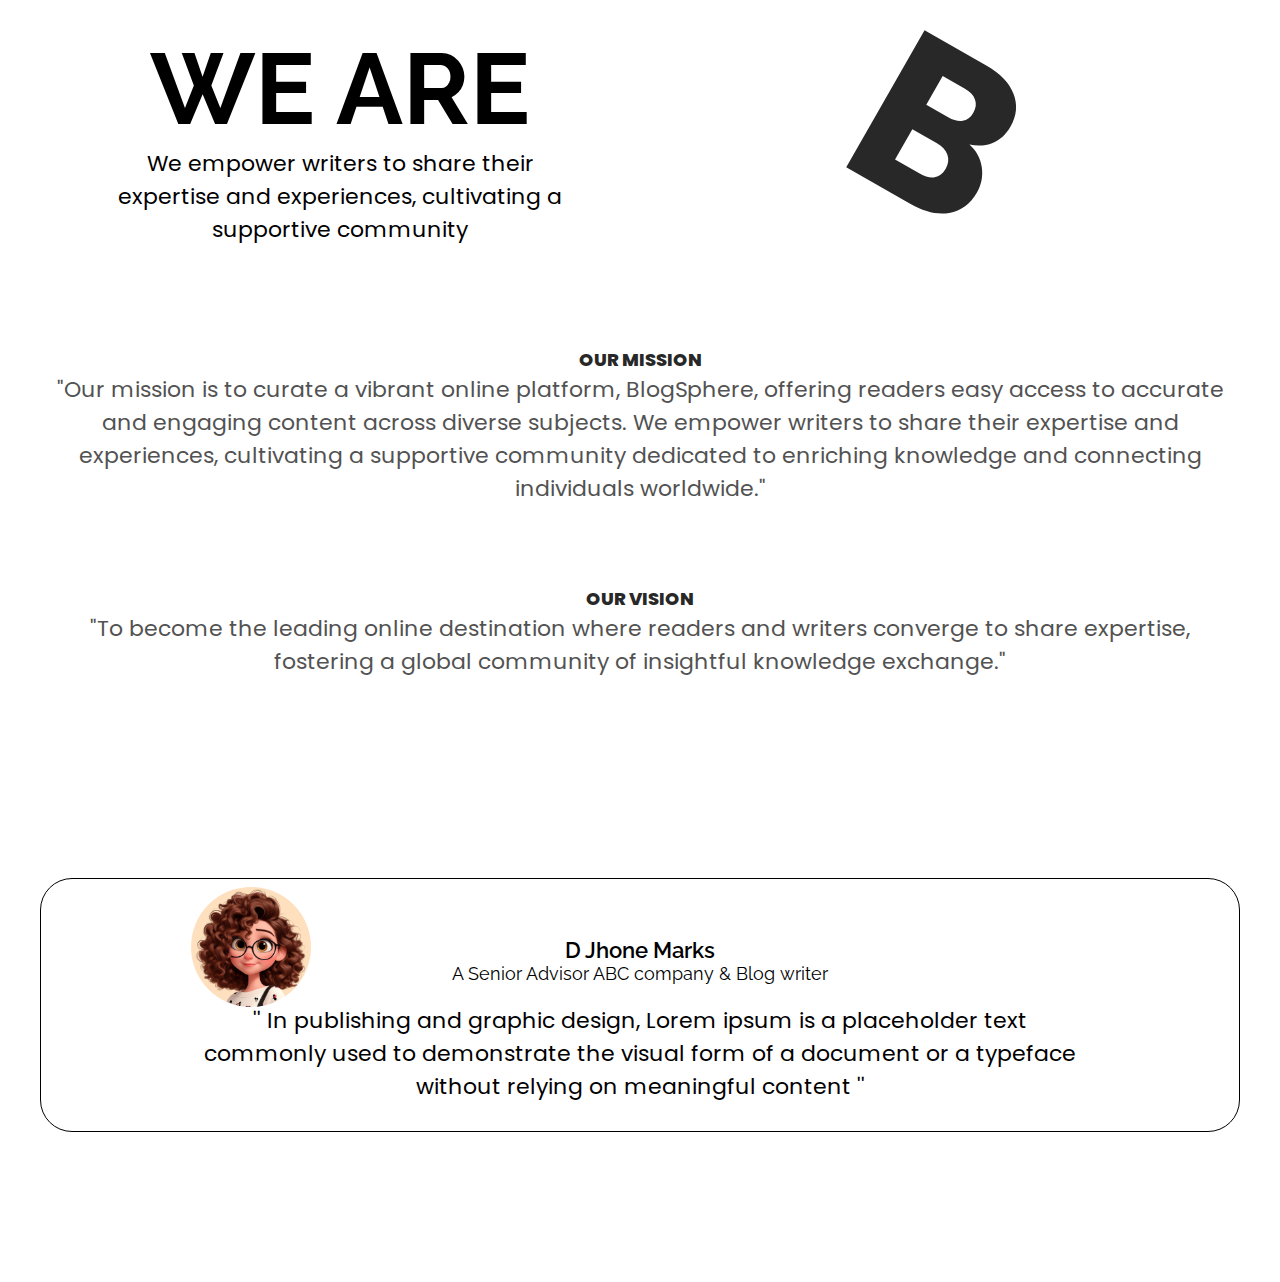
==== aboutUs.html @ 984a9c0c "about us page (half complete)" ====
<!DOCTYPE html>
<html lang="en">
  <head>
    <meta charset="UTF-8" />
    <meta name="viewport" content="width=device-width, initial-scale=1.0" />
    <link rel="stylesheet" href="./css/main.css" />
    <link rel="stylesheet" href="./css/aboutUs.css" />
    <title>About Us</title>
  </head>
  <body>
    <section>
      <div class="container aboutUs">
        <div class="aboutUsStart">
            <div>
                <h2>WE ARE</h2>
            <p class="aboutusText">
              We empower writers to share their <br />expertise and experiences,
              cultivating a <br />supportive community
            </p>
            </div>
            <div class="logo"><img src="./Resources/logo-icon.svg" alt="" height="200px"></div>
        </div>

        <section>
            <div class="missionVisionBox" style="margin-top: 100px;">
                <h3>OUR MISSION</h3>
                <p class="mission">"Our mission is to curate a vibrant online platform, BlogSphere, 
                    offering readers easy access to accurate and engaging content across diverse subjects. 
                    We empower writers to share their expertise and experiences, cultivating a supportive community 
                    dedicated to enriching knowledge and connecting individuals worldwide."</p>

                <h3 style="margin-top: 80px;">OUR VISION</h3>
                <p class="vision">"To become the leading online destination where readers and writers converge to share expertise,
                    fostering a global community of insightful knowledge exchange."</p>
            </div>
        </section>

        <section>
            <div class="userFeedbackBox">
                <div class="userImg">
                    <img src="./Resources/user1.jpg" alt="" height="120px">
                </div>

                <h3>D Jhone Marks</h3>
                <h4>A Senior Advisor ABC company & Blog writer</h4>
                <p class="userMsg">'' In publishing and graphic design, Lorem ipsum is a  placeholder text commonly 
                used to demonstrate the visual form of a  document or a typeface without relying on meaningful content ''</p>
                
            </div>
        </section>
        
      </div>
    </section>
  </body>
</html>
---- css/main.css ----
@import url('https://fonts.googleapis.com/css2?family=Poppins&display=swap');
@import url('https://fonts.googleapis.com/css2?family=Poppins&family=Raleway:ital,wght@0,100..900;1,100..900&display=swap');

*{
    margin: 0;
    padding: 0;
    box-sizing: border-box;
}

:root{
    --fashionColor: #E19CD0;
    --healthColor: #43EE7C;
    --foodColor: #F09390;
    --economyColor: #ED3E67;
    --techColor: #3BC2F2;
    --scienceColor: #C84AE0;
    --travelColor: #9CF0CF;
    --educationColor: #F1CC59;

    --blogAddsColor: rgba(40, 40, 40, .2);

    --themeColor: #caf5e4;

    --smallRadius:8px;
    --bigRadius:32px;

    --mainFont:"Raleway", sans-serif;
    --bodyFont:"Poppins", sans-serif;

    --heading50:50px;
    --heading28:28px;
    --heading22:22px;
    --text18:18px;
    --heading32: 32px;
    --heading36: 36px;
    
    --darkMain: #19161F;
    --darkGray: rgba(255, 255, 255, 0.05);
    --darkText: #282828;

    --garyWhite: #D9D9D9;
    --red: #FE231F;

    --setBlogColumn: calc(100% - 3rem );

}

.container {
    width: calc(100% - 2rem);
    max-width: 1200px;
    margin-inline: auto;
}

body {
    overflow-x: hidden;
}

.subHeading {
    color: var(--darkText);
    font-size: var(--heading28);
    font-family: var(--mainFont);
    margin-top: 20px;
    margin-bottom: 50px;
}

/* blogGrid */

.blogGrid {
    display: flex;
    flex-wrap: wrap;
    flex-direction: row;
}

.blogColumns {
    width: calc( var(--setBlogColumn) / 3);
    margin-inline: 8px;
}

/* cards */

.fashionCard {
    background: var(--fashionColor);
}

.healthCard {
    background: var(--healthColor);
}

.educationCard {
    background: var(--educationColor);
}

.scienceCard {
    background: var(--scienceColor);
}

.foodCard {
    background: var(--foodColor);
}

.travelCard {
    background: var(--travelColor);
}

.economyCard {
    background: var(--economyColor);
}

.blogAdds {
    background: var(--blogAddsColor);
    padding-top: 150px;
    padding-bottom: 80px;
    text-align: center;
    color: var(--darkText);
}

.blogAdds h5 {
    font-family: var(--mainFont);
    font-size: var(--heading36);
}

.blogAdds p {
    font-family: var(--bodyFont);
    font-size: var(--text18);
    margin-top: 10px;
}



.blogCard {
    border-radius: var(--smallRadius);
    margin-bottom: 16px;
}

.blogCardText {
    padding: 40px 30px;
    font-family: var(--mainFont);
    color: var(--darkText);
}

.blogCardText h2 {
    letter-spacing: 1.5%;
    font-size: var(--heading36);
}

.blogCardText p {
    opacity: 50%;
    margin-top: 20px;
    font-size: var(--bodyFont);
}

.blogCardText h4 {
    font-size: var(--heading22);
    font-weight: 500;
    margin-top: 20px;
}

@media screen and (max-width: 1000px) {
    .blogColumns {
        width: calc( (calc(100% - 2rem)) / 2);
    }
}

@media screen and (max-width: 680px) {
    .blogColumns {
        width: 100%;
    }
}


/* home big text animation */

.bigAnimationTextBox {
    overflow: hidden;
}

.bigAnimationText {
    font-family: var(--mainFont);
    font-size: 150px;
    color: var(--darkText);
    /* width: 150vw; */
    text-align: center;
}



.categorySilderBox {
    display: grid;
    grid-template-columns: repeat(4, 1fr);
    grid-column-gap: 10px;
    margin-top: 100px; 
}

.categoryCard {
    height: 350px;
    font-family: var(--mainFont);
    position: relative;
    background: var(--garyWhite);
    border-bottom: 0;
}

.categorySilderBox > .categoryCard:nth-child(2) {
    scale: 1.2;
    z-index: 9;
    box-shadow: 5px 10px 15px rgba(40, 40, 40, .2);
    background: var(--healthColor);
}

.categoryText {
    font-size: var(--heading32);
    color: var(--darkText);
    position: absolute;
    bottom: 20%;
    padding-inline: 10%;
    line-height: 1.5;
}

.categoryLine {
    width: 100%;
    height: 6px;
    background: var(--healthColor);
    position: absolute;
    bottom: 0;
}

/* learnContentBox */

.learnContentBox {
    display: grid;
    grid-template-columns: repeat(5, 1fr);
}

.learnContentBox > div:nth-child(1)  {
    padding-top: 50px;
    grid-column: span 2;
}

.learnContentBox > div:nth-child(1) h2,
.learnContentBox > div:nth-child(1) h3 {
    font-family: var(--mainFont);
    color: var(--darkText);
}

.learnContentBox > div:nth-child(1) h2 {
    font-size: 120px;
}

.learnContentBox > div:nth-child(1) h3 {
    font-size: 60px;
}

.socialMediaBox {
    display: flex;
    margin-top: 40px;
}

.socialMediaBox > div {
    margin-right: 20px;
}

.learnContentBox > div:nth-child(2)  {
    grid-column: span 3;
    height: 300px;
    display: flex;
    justify-content: space-between;
    padding-left: 20px;
    margin-top: 100px;
}

.infoCard {
    color: var(--darkText);
    position: relative;
    background: #F8DED9;
    padding: 32px;
    padding-bottom: 80px;
    width: 33%;
    border-radius: var(--smallRadius);
    border-top-right-radius: 130px;
    padding-top: 80px;
}

.infoImg {
    position: absolute;
    top: -60px;
}

.infoImg img {
    border-radius: 120px;
}

.infoCard h3 {
    font-family: var(--mainFont);
    font-size: var(--heading28);
}

.infoCard span {
    font-family: var(--bodyFont);
    font-size: 14px;
    font-weight: 100;
    display: block;
    margin-top: 70px;
}

.infoCard p {
    font-family: var(--bodyFont);
    font-size: var(--text18);
}

.infoCard2 {
    background: #CDC8E6;
    scale: .8;
}

.infoCard3 {
    scale: .7;
}

footer section {
    opacity: .5;
    margin-top: 80px;
    border-top: .1px solid var(--darkText);
}

footer p {
    font-family: var(--mainFont);
    font-size: 14px;
    color: var(--darkText);
    text-align: center;
    padding-top: 14px;
    padding-bottom: 14px;
}


/* blogSearchBox */

.blogSearchBox {
    position: relative;
    width: 100%;
    height: fit-content;
    
}

.blogSearch {
    width: 100%;
    height: 32px;
    border: none;
    outline: none;
    padding: 24px 20px 24px 8% ;
    font-family: var(--mainFont);
    font-size: var(--text18);
    border-radius: 8px;
    background:  url(../icon/search.svg) no-repeat 2% center , rgba(40, 40, 40, 0.05);
    background-size: 22px;

}

.blogDisplayChange {
    font-family: var(--mainFont);
    font-size: 16px;
    color: var(--darkText);
    letter-spacing: 1.5;

    display: flex;
    justify-content: end;
    margin-top: 20px;
}

.blogDisplayChange > div {
    display: flex;
    align-items: center;
}

.blogDisplayChange > div > div {
    margin-inline: 15px;
    border-radius: var(--smallRadius);
}

.blogGrid ,
.blogList {
    padding: 8px;
    cursor: pointer;
    display: flex;
    justify-content: center;
    align-items: center;
    transition: all ease-in-out 300ms;
}

.blogDisplayChange .blogGrid:hover,
.blogList:hover {
    background: #caf5e4;
}

.blogResult {
    font-size: 14px;
    font-family: var(--mainFont);
    margin-top: 30px;
    letter-spacing: 1.5;
}

.blogResult span {
    font-weight: 600;
}

.searchFilterBox {
    display: flex;
    margin-top: 20px;
}

.searchFilter {
    margin-right: 20px;
    font-family: var(--mainFont);
    display: flex;
    align-items: center;
    width: fit-content;
    padding: 10px 16px;
    border: .4px solid #2828280d;
    background: rgba(40, 40, 40, 20%);
    border-radius: var(--smallRadius);
}

.searchFilter span {
    margin-left: 15px;
    font-size: var(--text18);
    font-weight: 600;
}

.filterCount {
    font-family: var(--mainFont);
    font-weight: 600;
    font-size: 16px;
    padding: 8px;
    background: var(--darkText);
    width: 30px;
    height: 30px;
    color: #fff;
    border-radius: var(--smallRadius);
    display: flex;
    justify-content: center;
    align-items: center;
    margin-left: 12px;
}

.closeFilter {
    width: 32px;
    height: 32px;
    display: flex;
    justify-content: center;
    align-items: center;
    padding: 5px;
    margin-left: 20px;
    cursor: pointer;
    border-radius: 32px;
    transition: all ease-in-out 300ms;
}

.closeFilter:hover {
    background: var(--themeColor);
}

.searchResult {
    margin-top: 80px;
}

.searchResult .blogColumns {
    align-self: flex-start;
}

@media screen and (max-width: 750px) {
    .searchFilterBox {
        flex-wrap: wrap;
    }

    .searchFilter {
        margin-top: 12px;
    }

    .searchFilter span  {
        font-size: 14px;
    }

    .filterCount {
        font-size: 12px;
    }

    .closeFilter {
        width: 26px;
        height: 26px;
    }

    .blogSearch{
        padding-left: 14%;
    }
}
---- css/aboutUs.css ----
.aboutUs h2{
    font-family: var(--mainFont);
    font-size: clamp(3.125rem, 6.25vw + 1.563rem, 6.25rem);
}

.aboutUs .aboutusText{
    font-family: var(--bodyFont);
    font-size: clamp(1.125rem, 0.5vw + 1rem, 1.375rem);
}

.aboutUs :nth-child(1){
    text-align: center;
    
}

.aboutUs :nth-child(2){
    display: flex;
    justify-content: center;
}

.aboutUs .aboutUsStart{
    margin-top: 30px;
    display: grid;
    grid-template-columns: 1fr 1fr;
}

.missionVisionBox h3{
    font-family: var(--bodyFont);
    font-size: var(--text18);
    font-weight: 800;
    color: var(--darkText);
}

.missionVisionBox p{
    font-family: var(--bodyFont);
    font-size: var(--heading22);
    color: var(--darkText);
    opacity: 80%;
}

.aboutUs .userFeedbackBox{
    margin-top: 200px;
    margin-bottom: 150px;
    border: 1px solid black;
    border-radius: 32px;
    padding: 8px 150px;
}

.userImg{
    position: absolute;
}

.userImg img{
    border-radius: 360px;
}



.userFeedbackBox h3{
    margin-top: 50px;
    font-family: var(--mainFont);
    font-size: var(--heading22);
    font-weight: 600;
}

.userFeedbackBox h4{
    font-family: var(--mainFont);
    font-size: var(--text18);
    font-weight: 400;
}

.userFeedbackBox .userMsg{
    margin-top: 20px;
    margin-bottom: 20px;
    font-family: var(--bodyFont);
    font-size: var(--heading22);
    font-weight: 400;

}
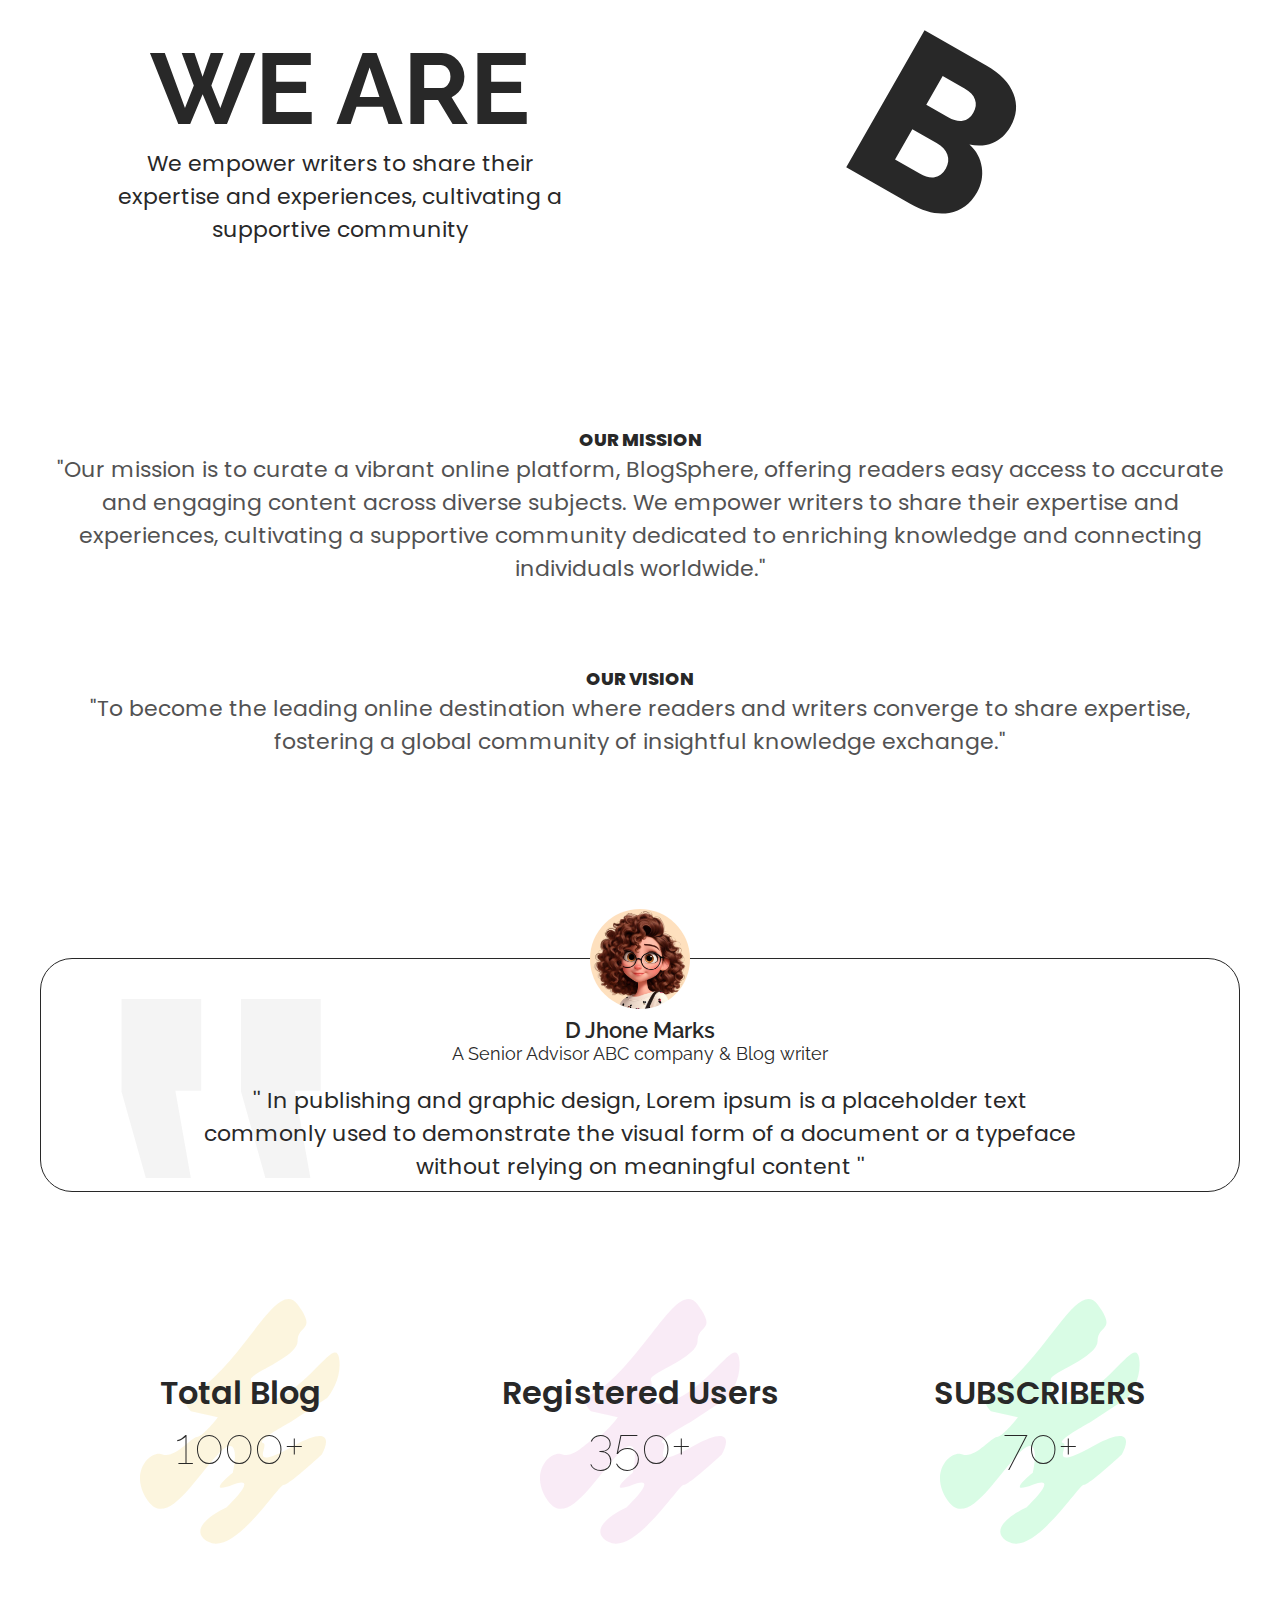
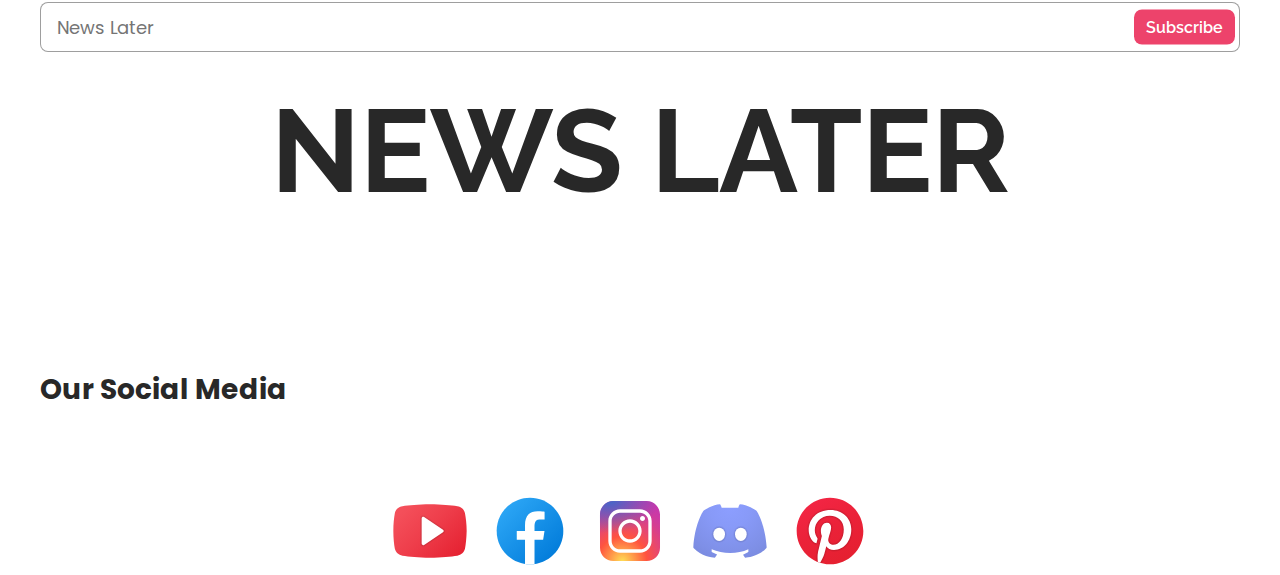
==== commit 828f4d14: "about us - not responsive" ====
--- a/aboutUs.html
+++ b/aboutUs.html
@@ -10,6 +10,7 @@
   <body>
     <section>
       <div class="container aboutUs">
+
         <div class="aboutUsStart">
             <div>
                 <h2>WE ARE</h2>
@@ -21,8 +22,9 @@
             <div class="logo"><img src="./Resources/logo-icon.svg" alt="" height="200px"></div>
         </div>
 
+        <!-- vision & mission section -->
         <section>
-            <div class="missionVisionBox" style="margin-top: 100px;">
+            <div class="missionVisionBox" style="margin-top: 180px;">
                 <h3>OUR MISSION</h3>
                 <p class="mission">"Our mission is to curate a vibrant online platform, BlogSphere, 
                     offering readers easy access to accurate and engaging content across diverse subjects. 
@@ -35,18 +37,85 @@
             </div>
         </section>
 
+        <!-- user message section -->
         <section>
             <div class="userFeedbackBox">
                 <div class="userImg">
-                    <img src="./Resources/user1.jpg" alt="" height="120px">
+                    <img src="./Resources/user1.jpg" alt="" height="100px">
                 </div>
 
                 <h3>D Jhone Marks</h3>
                 <h4>A Senior Advisor ABC company & Blog writer</h4>
                 <p class="userMsg">'' In publishing and graphic design, Lorem ipsum is a  placeholder text commonly 
                 used to demonstrate the visual form of a  document or a typeface without relying on meaningful content ''</p>
-                
             </div>
+        </section>
+
+        <!-- blogs users subscribers count section -->
+        <section>
+          <div class="blogCount">
+            
+            <div class="totalBlog">
+              <div>
+                <h3>Total Blog</h3>
+              <p>1000+</p>
+              </div>
+            </div>
+
+            <div class="regUsers">
+              <div>
+                <h3>Registered Users </h3>
+              <p>350+</p>
+              </div>
+              
+            </div>
+
+            <div class="subscribers">
+              <div>
+                <h3>SUBSCRIBERS</h3>
+              <p>70+</p>
+              </div>
+            </div>
+          </div>
+        </section>
+
+        <div class="subscribeFeild">
+          <input type="text" id="" placeholder="News Later" />
+          <button class="subBtn">Subscribe</button>
+        </div>
+
+        <div class="newsLater">
+          <h3>NEWS LATER</h3>
+        </div>
+
+        <section>
+          <div class="socialMedias">
+            <h3>Our Social Media</h3>
+
+            <div class="socialMediaIcon">
+              <div>
+                <div><img src="./Resources/icons8-youtube(1) 1.svg" alt=""></div>
+              </div>
+  
+              <div>
+                <div><img src="./Resources/icons8-facebook(3) 1.svg" alt=""></div>
+              </div>
+  
+              <div>
+                <div><img src="./Resources/icons8-instagram 1.svg" alt=""></div>
+              </div>
+  
+              <div>
+                <div><img src="./Resources/icons8-discord.svg" alt="" height="80px"></div>
+              </div>
+  
+              <div>
+                <div><img src="./Resources/icons8-pinterest (1).svg" alt="" height="80px"></div>
+              </div>
+
+            </div>
+
+          </div>
         </section>
         
       </div>
--- a/css/main.css
+++ b/css/main.css
@@ -18,8 +18,8 @@
     --educationColor: #F1CC59;
 
     --blogAddsColor: rgba(40, 40, 40, .2);
-
-    --themeColor: #caf5e4;
+    --themeColor: rgba(202, 221, 250, .45);
+
 
     --smallRadius:8px;
     --bigRadius:32px;
@@ -37,6 +37,7 @@
     --darkMain: #19161F;
     --darkGray: rgba(255, 255, 255, 0.05);
     --darkText: #282828;
+    --white: #fff;
 
     --garyWhite: #D9D9D9;
     --red: #FE231F;
@@ -330,164 +331,143 @@
     padding-bottom: 14px;
 }
 
-
-/* blogSearchBox */
-
-.blogSearchBox {
-    position: relative;
+/* profileViewPage */
+
+.profileViewPage {
+    display: grid;
+    grid-template-columns: repeat(4, 1fr);
+    font-family: var(--mainFont);
+}
+
+.profileViewPage > div {
+    /* border: 1px solid black; */
+}
+
+.profileOptionBox {
+    
+}
+
+.optBox {
     width: 100%;
     height: fit-content;
-    
-}
-
-.blogSearch {
+    padding: 16px ;
+    cursor: pointer;
+    transition: all ease-in-out 300ms;
+}
+
+.optBox:hover {
+    background: var(--themeColor);
+}
+
+.optBox h5 {
+    font-size: 1rem;
+    font-size: clamp(1rem, 0.9375rem + 0.25vw, 1.125rem);
+    color: var(--darkText);
+}
+
+/* .userImgBox {
+    height: 300px;
+} */
+
+.userInfoBox {
+    background: var(--themeColor);
+}
+
+.userName {
+    margin-top: 16px;
+}
+
+.userName a{
+    color: var(--darkText);
+    padding-left: 22px;
+}
+
+.bio {
+    padding: 22px;
+}
+
+.bio h5 {
+    font-size: 18px;
+}
+
+.bio p {
+    line-height: 1.5;
+    color: var(--darkText);
+    opacity: .7;
+    margin-top: 12px;
+}
+
+.userContent {
+    grid-column: span 2;
+    padding: 42px 22px;
+    color: var(--darkText);
+}
+
+.userContent h4 {
+    font-size: 1.75rem;
+font-size: clamp(1.75rem, 1.5rem + 1vw, 2.25rem);
+}
+
+.userCatBox {
+    display: flex;
+    flex-wrap: wrap;
+    margin-top: 22px;
+}
+
+.userCat {
+    padding: 10px 18px;
+    background: var(--themeColor);
+    border-radius: var(--smallRadius);
+    margin-inline: 5px;
+    font-size: 16px;
+}
+
+.profileSlider {
     width: 100%;
-    height: 32px;
-    border: none;
-    outline: none;
-    padding: 24px 20px 24px 8% ;
-    font-family: var(--mainFont);
-    font-size: var(--text18);
-    border-radius: 8px;
-    background:  url(../icon/search.svg) no-repeat 2% center , rgba(40, 40, 40, 0.05);
-    background-size: 22px;
-
-}
-
-.blogDisplayChange {
-    font-family: var(--mainFont);
-    font-size: 16px;
-    color: var(--darkText);
-    letter-spacing: 1.5;
-
-    display: flex;
-    justify-content: end;
-    margin-top: 20px;
-}
-
-.blogDisplayChange > div {
-    display: flex;
-    align-items: center;
-}
-
-.blogDisplayChange > div > div {
-    margin-inline: 15px;
+    height: 350px;
+    background: var(--garyWhite);
     border-radius: var(--smallRadius);
-}
-
-.blogGrid ,
-.blogList {
-    padding: 8px;
-    cursor: pointer;
-    display: flex;
-    justify-content: center;
-    align-items: center;
-    transition: all ease-in-out 300ms;
-}
-
-.blogDisplayChange .blogGrid:hover,
-.blogList:hover {
-    background: #caf5e4;
-}
-
-.blogResult {
-    font-size: 14px;
-    font-family: var(--mainFont);
-    margin-top: 30px;
-    letter-spacing: 1.5;
-}
-
-.blogResult span {
-    font-weight: 600;
-}
-
-.searchFilterBox {
-    display: flex;
-    margin-top: 20px;
-}
-
-.searchFilter {
-    margin-right: 20px;
-    font-family: var(--mainFont);
-    display: flex;
-    align-items: center;
-    width: fit-content;
-    padding: 10px 16px;
-    border: .4px solid #2828280d;
-    background: rgba(40, 40, 40, 20%);
-    border-radius: var(--smallRadius);
-}
-
-.searchFilter span {
-    margin-left: 15px;
-    font-size: var(--text18);
-    font-weight: 600;
-}
-
-.filterCount {
-    font-family: var(--mainFont);
-    font-weight: 600;
-    font-size: 16px;
-    padding: 8px;
-    background: var(--darkText);
-    width: 30px;
-    height: 30px;
-    color: #fff;
-    border-radius: var(--smallRadius);
-    display: flex;
-    justify-content: center;
-    align-items: center;
-    margin-left: 12px;
-}
-
-.closeFilter {
-    width: 32px;
-    height: 32px;
-    display: flex;
-    justify-content: center;
-    align-items: center;
-    padding: 5px;
-    margin-left: 20px;
-    cursor: pointer;
-    border-radius: 32px;
-    transition: all ease-in-out 300ms;
-}
-
-.closeFilter:hover {
-    background: var(--themeColor);
-}
-
-.searchResult {
-    margin-top: 80px;
-}
-
-.searchResult .blogColumns {
-    align-self: flex-start;
-}
-
-@media screen and (max-width: 750px) {
-    .searchFilterBox {
-        flex-wrap: wrap;
-    }
-
-    .searchFilter {
-        margin-top: 12px;
-    }
-
-    .searchFilter span  {
-        font-size: 14px;
-    }
-
-    .filterCount {
-        font-size: 12px;
-    }
-
-    .closeFilter {
-        width: 26px;
-        height: 26px;
-    }
-
-    .blogSearch{
-        padding-left: 14%;
-    }
-}+    margin-top: 22px;
+}
+
+@media screen and (max-width: 1100px) {
+    .profileOptionBox {
+        position: absolute;
+        display: none;
+    }
+
+    .profileViewPage {
+        grid-template-columns: repeat(3, 1fr);
+    }
+}
+
+@media screen and (max-width: 700px) {
+    .profileViewPage {
+        grid-template-columns: 1fr;
+    }
+
+    .userImgBox {
+        width: 150px;
+        height: 150px;
+        margin-top: 20px;
+        position: absolute;
+        left: 50%;
+        transform: translateX(-50%);
+        top: 0;
+    }
+
+    .userInfoBox {
+        padding-top: 180px;
+    }
+
+    .userName {
+        text-align: center;
+    }
+
+    .userImgBox > img {
+        border-radius: 150px;
+    }
+
+
+   
+}
--- a/css/aboutUs.css
+++ b/css/aboutUs.css
@@ -1,29 +1,36 @@
 .aboutUs h2{
     font-family: var(--mainFont);
     font-size: clamp(3.125rem, 6.25vw + 1.563rem, 6.25rem);
+    color: var(--darkText);
 }
 
 .aboutUs .aboutusText{
     font-family: var(--bodyFont);
     font-size: clamp(1.125rem, 0.5vw + 1rem, 1.375rem);
-}
-
-.aboutUs :nth-child(1){
-    text-align: center;
-    
-}
-
-.aboutUs :nth-child(2){
-    display: flex;
-    justify-content: center;
-}
+    color: var(--darkText);
+}
+
+.missionVisionBox{
+    text-align: center;
+}
+
+/* .aboutUs :nth-child(2){
+    display: flex;
+    justify-content: center;
+} */
 
 .aboutUs .aboutUsStart{
+    text-align: center;
     margin-top: 30px;
     display: grid;
     grid-template-columns: 1fr 1fr;
 }
 
+.userFeedbackBox{
+    position: relative;
+    text-align: center;
+}
+
 .missionVisionBox h3{
     font-family: var(--bodyFont);
     font-size: var(--text18);
@@ -41,42 +48,158 @@
 .aboutUs .userFeedbackBox{
     margin-top: 200px;
     margin-bottom: 150px;
-    border: 1px solid black;
+    border: 1px solid var(--darkText);
     border-radius: 32px;
     padding: 8px 150px;
 }
 
 .userImg{
     position: absolute;
+    top: -50px;
+    left: 50%;
+    transform: translateX(-50%);
 }
 
 .userImg img{
     border-radius: 360px;
 }
 
-
+.aboutUs .userFeedbackBox{
+    background: url(../Resources/“.svg) no-repeat 80px 40px;
+    background-size:  200px;
+    margin-bottom: 80px;
+}
 
 .userFeedbackBox h3{
     margin-top: 50px;
     font-family: var(--mainFont);
     font-size: var(--heading22);
     font-weight: 600;
+    color: var(--darkText);
 }
 
 .userFeedbackBox h4{
     font-family: var(--mainFont);
     font-size: var(--text18);
     font-weight: 400;
+    color: var(--darkText);
 }
 
 .userFeedbackBox .userMsg{
     margin-top: 20px;
-    margin-bottom: 20px;
-    font-family: var(--bodyFont);
-    font-size: var(--heading22);
+    font-family: var(--bodyFont);
+    font-size: clamp(1.125rem, 0.462vw + 1.005rem, 1.375rem);
     font-weight: 400;
-
-}
-
-
-
+    color: var(--darkText);
+}
+
+.blogCount{
+    display: grid;
+    grid-template-columns: 1fr 1fr 1fr;
+    margin-bottom: 30px;
+}
+
+.blogCount h3{
+    font-family: var(--bodyFont);
+    font-weight: 600;
+    font-size: var(--heading32);
+    color: var(--darkText); 
+}
+
+.blogCount > div{
+    height: 300px;
+}
+
+.blogCount p{
+    font-family: var(--mainFont);
+    font-weight: 100;
+    font-size: var(--heading50);
+    color: var(--darkText);  
+    text-align: center;
+
+}
+
+.blogCount .totalBlog{
+    background: url(../Resources/background1.svg) no-repeat center;
+    background-size:  50%;
+    display: flex;
+    justify-content: center;
+    align-items: center;
+}
+
+.blogCount .regUsers{
+    background: url(../Resources/background2.svg) no-repeat center;
+    background-size: 50%;
+    display: flex;
+    justify-content: center;
+    align-items: center;
+}
+
+.blogCount .subscribers{
+    background: url(../Resources/background3.svg) no-repeat center;
+    background-size: 50%;
+    display: flex;
+    justify-content: center;
+    align-items: center;
+}
+
+.subscribeFeild{
+    width: 100%;
+    position: relative;
+}
+
+.subscribeFeild input {
+    width: 100%;
+    padding: 8px 16px;
+    height: 50px;
+    border: 1px solid rgba(40, 40, 40, .45);
+    border-radius: var(--smallRadius);
+    font-family: var(--bodyFont);
+    font-size: var(--text18);
+}
+
+.subBtn {
+    padding: 8px 12px;
+    font-family: var(--mainFont);
+    font-size: 16px;
+    font-weight: 600;
+    background-color: #ED436B;
+    color: white;
+    border-radius: var(--smallRadius);
+    border: 0;
+    position: absolute;
+    right: 5px;
+    top: 50%;
+    transform: translateY(-50%);
+}
+
+.aboutUs .newsLater{
+    font-size: 100px;
+    font-family: var(--mainFont);
+    font-weight: 900;
+    color: var(--darkText);
+    margin-top: 30px;
+    text-align: center;
+}
+
+.socialMedias h3{
+    font-family: var(--bodyFont);
+    font-size: var(--heading28);
+    color: var(--darkText);
+    margin-top: 150px;
+}
+
+.socialMediaIcon{
+    display: grid;
+    grid-template-columns: repeat(5, 100px);
+    margin-top: 80px;
+    margin-inline: auto;
+    width: fit-content;
+    
+    
+    
+}
+
+
+
+
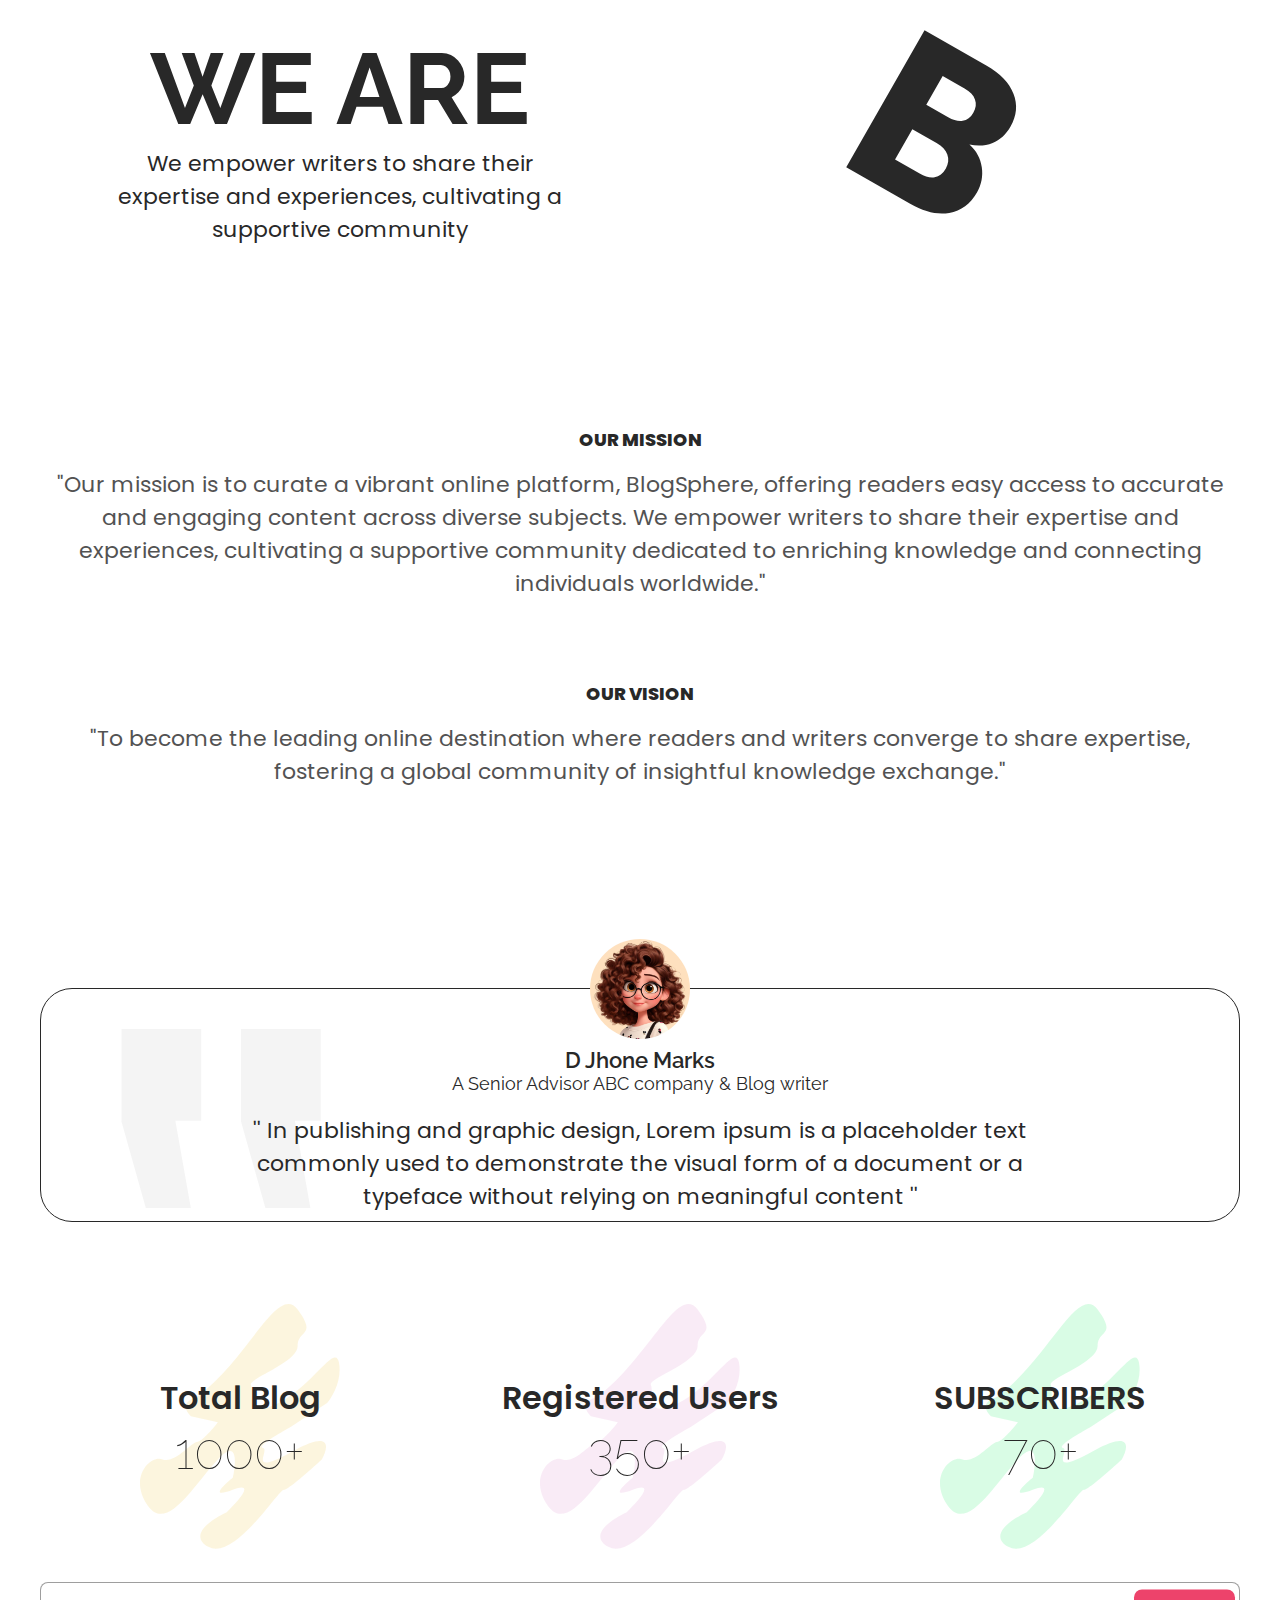
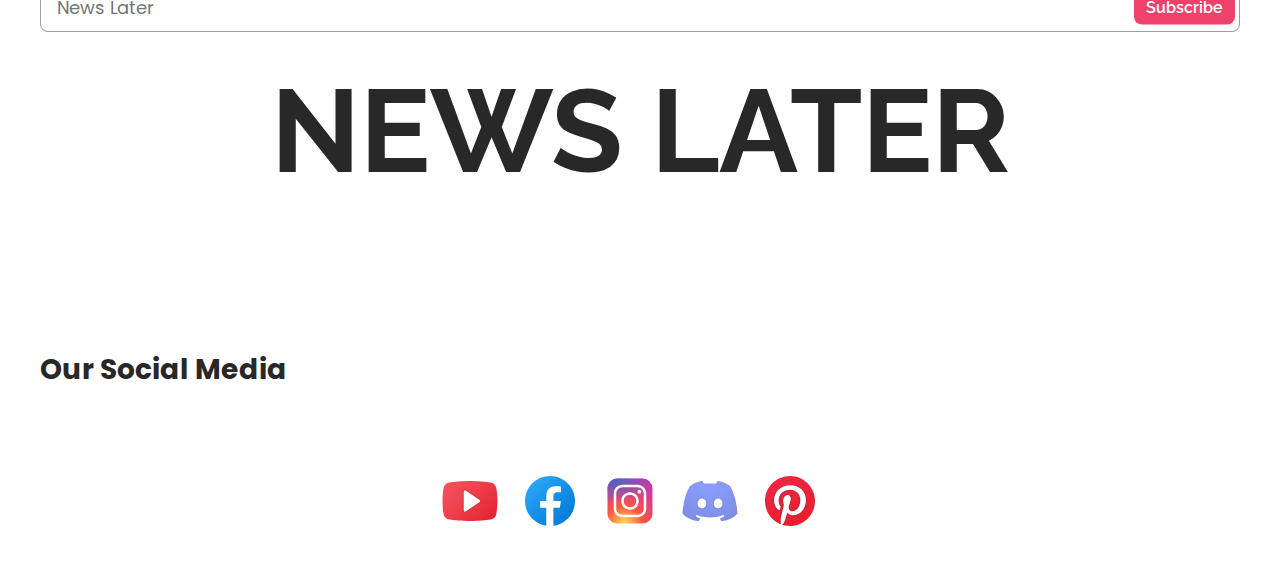
==== commit 3ad221ae: "Full responsive  About Us page" ====
--- a/aboutUs.html
+++ b/aboutUs.html
@@ -25,13 +25,13 @@
         <!-- vision & mission section -->
         <section>
             <div class="missionVisionBox" style="margin-top: 180px;">
-                <h3>OUR MISSION</h3>
+                <h3 style="margin-bottom: 15px;">OUR MISSION</h3>
                 <p class="mission">"Our mission is to curate a vibrant online platform, BlogSphere, 
                     offering readers easy access to accurate and engaging content across diverse subjects. 
                     We empower writers to share their expertise and experiences, cultivating a supportive community 
                     dedicated to enriching knowledge and connecting individuals worldwide."</p>
 
-                <h3 style="margin-top: 80px;">OUR VISION</h3>
+                <h3 style="margin-top: 80px; margin-bottom: 15px;" >OUR VISION</h3>
                 <p class="vision">"To become the leading online destination where readers and writers converge to share expertise,
                     fostering a global community of insightful knowledge exchange."</p>
             </div>
@@ -49,20 +49,45 @@
                 <p class="userMsg">'' In publishing and graphic design, Lorem ipsum is a  placeholder text commonly 
                 used to demonstrate the visual form of a  document or a typeface without relying on meaningful content ''</p>
             </div>
+
+            <!-- <div class="d-none">
+              <div class="userFeedbackBox">
+                <div class="userImg">
+                    <img src="./Resources/user1.jpg" alt="" height="100px">
+                </div>
+  
+                <h3>D Jhone Marks</h3>
+                <h4>A Senior Advisor ABC company & Blog writer</h4>
+                <p class="userMsg">'' In publishing and graphic design, Lorem ipsum is a  placeholder text commonly 
+                used to demonstrate the visual form of a  document or a typeface without relying on meaningful content ''</p>
+            </div>
+  
+            <div class="userFeedbackBox">
+              <div class="userImg">
+                  <img src="./Resources/user1.jpg" alt="" height="100px">
+              </div>
+  
+              <h3>D Jhone Marks</h3>
+              <h4>A Senior Advisor ABC company & Blog writer</h4>
+              <p class="userMsg">'' In publishing and graphic design, Lorem ipsum is a  placeholder text commonly 
+              used to demonstrate the visual form of a  document or a typeface without relying on meaningful content ''</p>
+          </div>
+          </div> -->
+
         </section>
 
         <!-- blogs users subscribers count section -->
         <section>
           <div class="blogCount">
             
-            <div class="totalBlog">
+            <div class="totalBlog blogCountCard">
               <div>
                 <h3>Total Blog</h3>
               <p>1000+</p>
               </div>
             </div>
 
-            <div class="regUsers">
+            <div class="regUsers blogCountCard">
               <div>
                 <h3>Registered Users </h3>
               <p>350+</p>
@@ -70,7 +95,7 @@
               
             </div>
 
-            <div class="subscribers">
+            <div class="subscribers blogCountCard">
               <div>
                 <h3>SUBSCRIBERS</h3>
               <p>70+</p>
@@ -94,23 +119,23 @@
 
             <div class="socialMediaIcon">
               <div>
-                <div><img src="./Resources/icons8-youtube(1) 1.svg" alt=""></div>
+                <div><img src="./Resources/icons8-youtube(1) 1.svg" alt="" height="60px"></div>
               </div>
   
               <div>
-                <div><img src="./Resources/icons8-facebook(3) 1.svg" alt=""></div>
+                <div><img src="./Resources/icons8-facebook(3) 1.svg" alt="" height="60px"></div>
               </div>
   
               <div>
-                <div><img src="./Resources/icons8-instagram 1.svg" alt=""></div>
+                <div><img src="./Resources/icons8-instagram 1.svg" alt="" height="60px"></div>
               </div>
   
               <div>
-                <div><img src="./Resources/icons8-discord.svg" alt="" height="80px"></div>
+                <div><img src="./Resources/icons8-discord.svg" alt="" height="60px"></div>
               </div>
   
               <div>
-                <div><img src="./Resources/icons8-pinterest (1).svg" alt="" height="80px"></div>
+                <div><img src="./Resources/icons8-pinterest (1).svg" alt="" height="60px"></div>
               </div>
 
             </div>
--- a/css/main.css
+++ b/css/main.css
@@ -20,6 +20,7 @@
     --blogAddsColor: rgba(40, 40, 40, .2);
     --themeColor: rgba(202, 221, 250, .45);
 
+    --themeColor: #caf5e4;
 
     --smallRadius:8px;
     --bigRadius:32px;
@@ -331,6 +332,7 @@
     padding-bottom: 14px;
 }
 
+
 /* profileViewPage */
 
 .profileViewPage {
@@ -471,3 +473,166 @@
 
    
 }
+=======
+
+/* blogSearchBox */
+
+.blogSearchBox {
+    position: relative;
+    width: 100%;
+    height: fit-content;
+    
+}
+
+.blogSearch {
+    width: 100%;
+    height: 32px;
+    border: none;
+    outline: none;
+    padding: 24px 20px 24px 8% ;
+    font-family: var(--mainFont);
+    font-size: var(--text18);
+    border-radius: 8px;
+    background:  url(../icon/search.svg) no-repeat 2% center , rgba(40, 40, 40, 0.05);
+    background-size: 22px;
+
+}
+
+.blogDisplayChange {
+    font-family: var(--mainFont);
+    font-size: 16px;
+    color: var(--darkText);
+    letter-spacing: 1.5;
+
+    display: flex;
+    justify-content: end;
+    margin-top: 20px;
+}
+
+.blogDisplayChange > div {
+    display: flex;
+    align-items: center;
+}
+
+.blogDisplayChange > div > div {
+    margin-inline: 15px;
+    border-radius: var(--smallRadius);
+}
+
+.blogGrid ,
+.blogList {
+    padding: 8px;
+    cursor: pointer;
+    display: flex;
+    justify-content: center;
+    align-items: center;
+    transition: all ease-in-out 300ms;
+}
+
+.blogDisplayChange .blogGrid:hover,
+.blogList:hover {
+    background: #caf5e4;
+}
+
+.blogResult {
+    font-size: 14px;
+    font-family: var(--mainFont);
+    margin-top: 30px;
+    letter-spacing: 1.5;
+}
+
+.blogResult span {
+    font-weight: 600;
+}
+
+.searchFilterBox {
+    display: flex;
+    margin-top: 20px;
+}
+
+.searchFilter {
+    margin-right: 20px;
+    font-family: var(--mainFont);
+    display: flex;
+    align-items: center;
+    width: fit-content;
+    padding: 10px 16px;
+    border: .4px solid #2828280d;
+    background: rgba(40, 40, 40, 20%);
+    border-radius: var(--smallRadius);
+}
+
+.searchFilter span {
+    margin-left: 15px;
+    font-size: var(--text18);
+    font-weight: 600;
+}
+
+.filterCount {
+    font-family: var(--mainFont);
+    font-weight: 600;
+    font-size: 16px;
+    padding: 8px;
+    background: var(--darkText);
+    width: 30px;
+    height: 30px;
+    color: #fff;
+    border-radius: var(--smallRadius);
+    display: flex;
+    justify-content: center;
+    align-items: center;
+    margin-left: 12px;
+}
+
+.closeFilter {
+    width: 32px;
+    height: 32px;
+    display: flex;
+    justify-content: center;
+    align-items: center;
+    padding: 5px;
+    margin-left: 20px;
+    cursor: pointer;
+    border-radius: 32px;
+    transition: all ease-in-out 300ms;
+}
+
+.closeFilter:hover {
+    background: var(--themeColor);
+}
+
+.searchResult {
+    margin-top: 80px;
+}
+
+.searchResult .blogColumns {
+    align-self: flex-start;
+}
+
+@media screen and (max-width: 750px) {
+    .searchFilterBox {
+        flex-wrap: wrap;
+    }
+
+    .searchFilter {
+        margin-top: 12px;
+    }
+
+    .searchFilter span  {
+        font-size: 14px;
+    }
+
+    .filterCount {
+        font-size: 12px;
+    }
+
+    .closeFilter {
+        width: 26px;
+        height: 26px;
+    }
+
+    .blogSearch{
+        padding-left: 14%;
+    }
+}
+
--- a/css/aboutUs.css
+++ b/css/aboutUs.css
@@ -13,11 +13,6 @@
 .missionVisionBox{
     text-align: center;
 }
-
-/* .aboutUs :nth-child(2){
-    display: flex;
-    justify-content: center;
-} */
 
 .aboutUs .aboutUsStart{
     text-align: center;
@@ -50,7 +45,7 @@
     margin-bottom: 150px;
     border: 1px solid var(--darkText);
     border-radius: 32px;
-    padding: 8px 150px;
+    padding: 8px 15%;
 }
 
 .userImg{
@@ -107,7 +102,7 @@
 }
 
 .blogCount > div{
-    height: 300px;
+    height: 250px;
 }
 
 .blogCount p{
@@ -121,22 +116,17 @@
 
 .blogCount .totalBlog{
     background: url(../Resources/background1.svg) no-repeat center;
-    background-size:  50%;
-    display: flex;
-    justify-content: center;
-    align-items: center;
 }
 
 .blogCount .regUsers{
     background: url(../Resources/background2.svg) no-repeat center;
-    background-size: 50%;
-    display: flex;
-    justify-content: center;
-    align-items: center;
 }
 
 .blogCount .subscribers{
     background: url(../Resources/background3.svg) no-repeat center;
+}
+
+.blogCount .blogCountCard {
     background-size: 50%;
     display: flex;
     justify-content: center;
@@ -191,15 +181,72 @@
 
 .socialMediaIcon{
     display: grid;
-    grid-template-columns: repeat(5, 100px);
+    grid-template-columns: repeat(5, 80px);
     margin-top: 80px;
+    margin-bottom: 50px;
     margin-inline: auto;
     width: fit-content;
+}
+
+
+@media screen and (max-width:850px) {
+    .aboutUs .aboutUsStart{
+        grid-template-columns: 1fr;
+    }
+
+    .aboutUsStart div:nth-child(1){
+        order: 1;
+        margin-top: 50px;
+    }
+
+    .blogCount{
+        grid-template-columns: 1fr;
+    }
+
+    .blogCount  .div{
+        height: 250px;
+    }
+
+    .blogCount .blogCountCard{
+        margin-bottom: 30px;
+        background-size: 25%;
+    }
+
     
-    
-    
-}
-
-
-
-
+
+}
+
+@media screen and (max-width:750px) {
+    .aboutUs .userFeedbackBox{
+        background-size: 25%;
+        background-position: 5%;  
+    }
+
+    .blogCount .blogCountCard{
+        margin-bottom: 20px;
+    }
+ 
+}
+
+@media screen and (max-width:500px) {
+    .blogCount .blogCountCard{
+        margin-bottom: 5px;
+    }
+
+    .socialMediaIcon img{
+        height: 45px;
+    }
+
+    .socialMediaIcon{
+        grid-template-columns: repeat(5, 60px);
+    }
+
+
+}
+
+
+
+
+
+
+
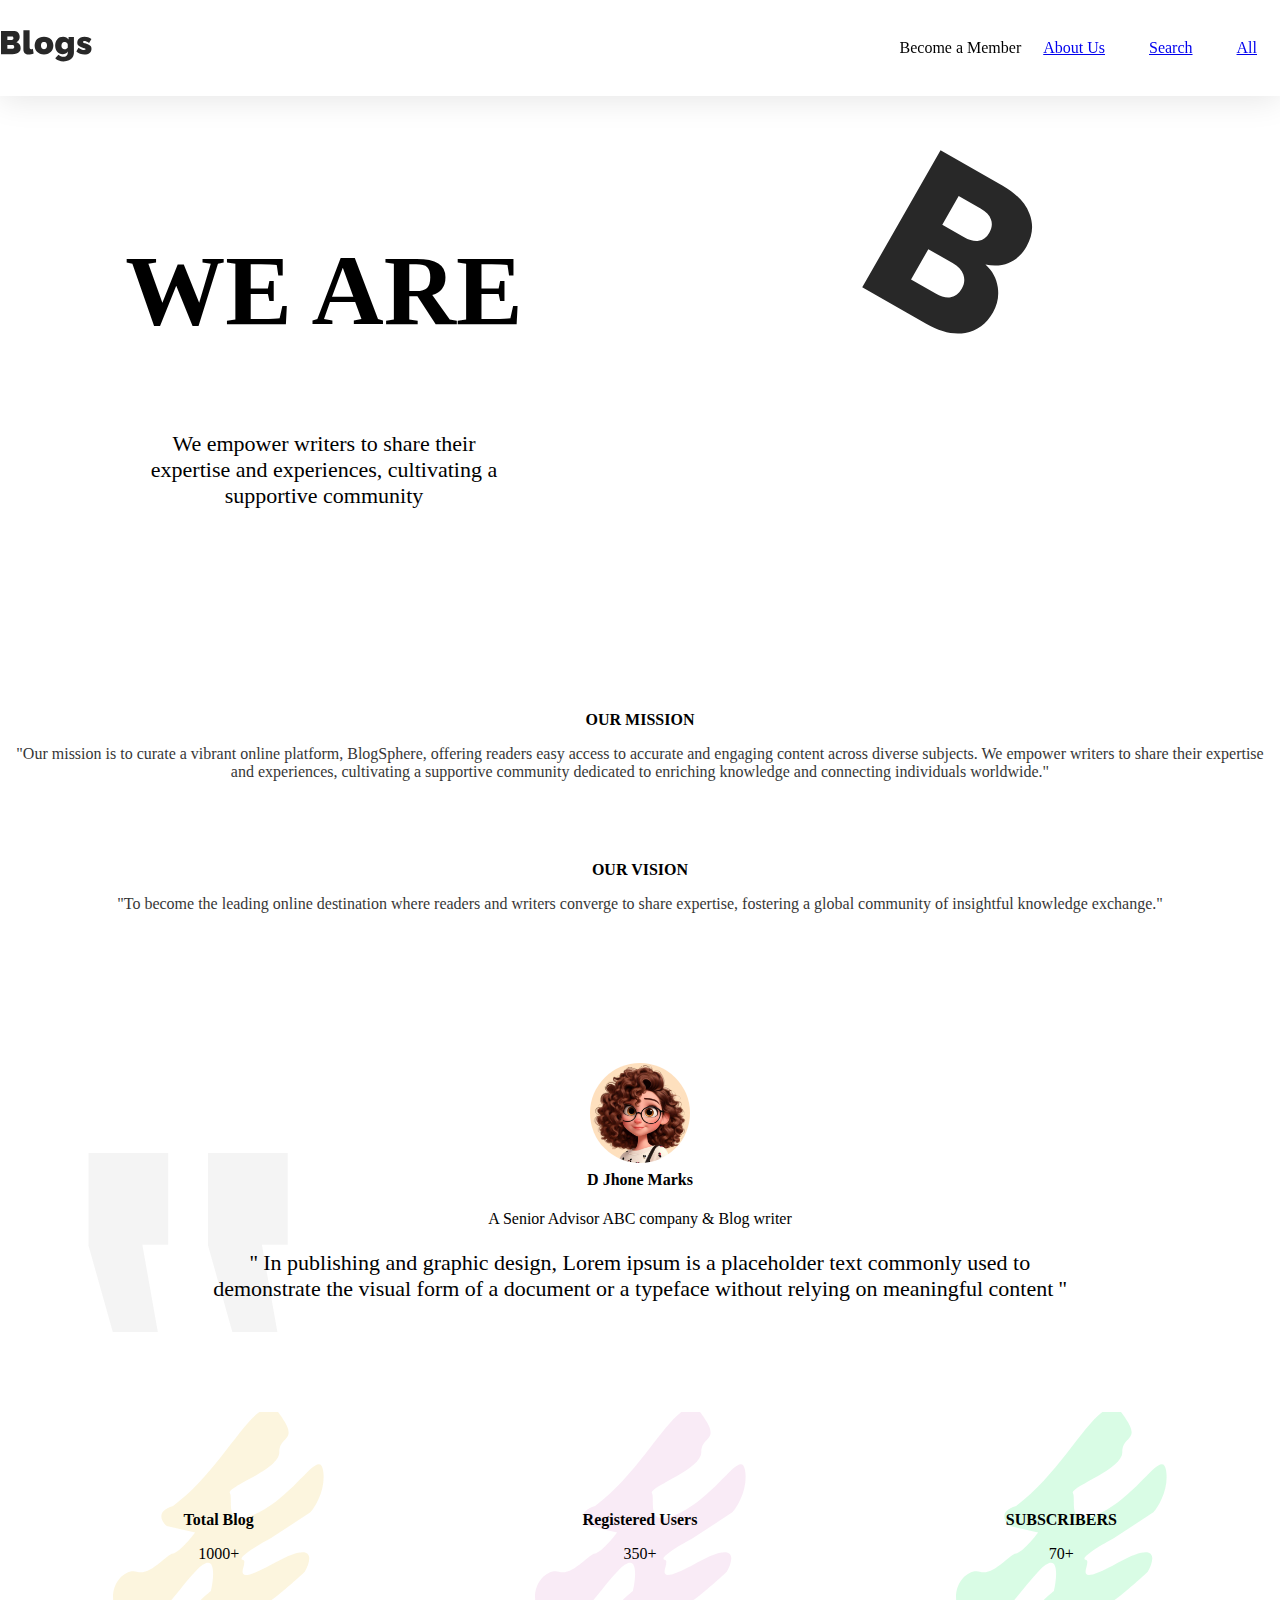
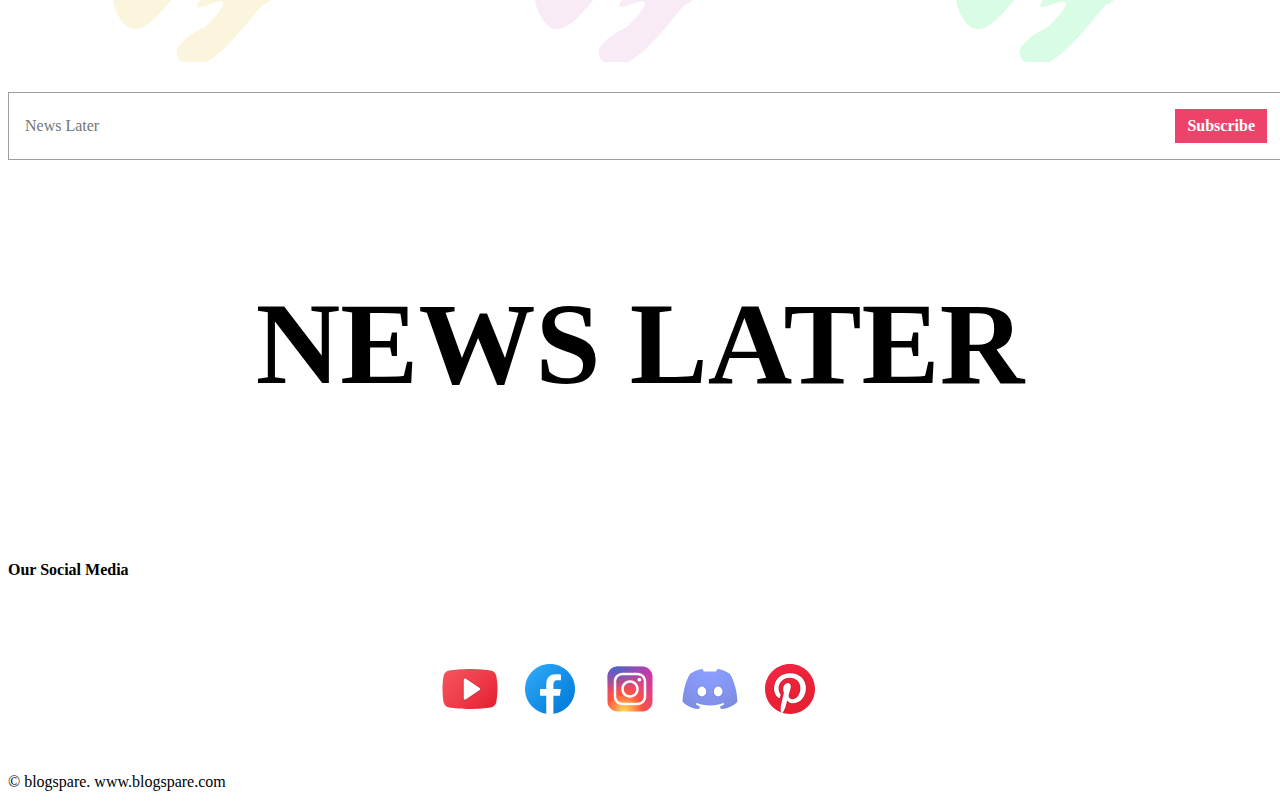
==== commit 77d8e788: "about us root" ====
--- a/aboutUs.html
+++ b/aboutUs.html
@@ -5,10 +5,44 @@
     <meta name="viewport" content="width=device-width, initial-scale=1.0" />
     <link rel="stylesheet" href="./css/main.css" />
     <link rel="stylesheet" href="./css/aboutUs.css" />
+    <link rel="stylesheet" href="./css/nav.css">
     <title>About Us</title>
   </head>
   <body>
-    <section>
+    <header>
+        <nav>
+            <section>
+                <nav class="nav">
+                    <div class="container navBox navBar">
+                        <div>
+                            <a href="./index.html">
+                            <img src="./icon/Blogs.svg" alt="logo" height="32">
+                        </a>
+                        </div>
+
+                        <div class="mobileChangeNav" id="mobileChangeNav">
+                            <div class="closeBtn" onclick="closeBtn()">
+                                <img src="./icon/close.svg" alt="close menu" height="22">
+                            </div>
+                            <ul>
+                                <li>
+                                    <div class="navMemberBtn">Become a Member</div>
+                                </li>
+                                <li><a href="./" class="navLink">About Us</a></li>
+                                <li><a href="./search.html" class="navLink">Search</a></li>
+                                <li><a href="#" class="navLink">All</a></li>
+                            </ul>
+                        </div>
+
+                        <div class="mobileMenuBtn" id="mobileMenuBtn" onclick="openBtn()">
+                            <img src="./icon/menu.svg" alt="menu" height="32">
+                        </div>
+                    </div>
+                </nav>
+            </section>
+        </nav>
+    </header>
+    <section style="margin-top: 150px;">
       <div class="container aboutUs">
 
         <div class="aboutUsStart">
@@ -41,7 +75,7 @@
         <section>
             <div class="userFeedbackBox">
                 <div class="userImg">
-                    <img src="./Resources/user1.jpg" alt="" height="100px">
+                    <img src="./Resources/user.jpg" alt="" height="100px">
                 </div>
 
                 <h3>D Jhone Marks</h3>
@@ -131,7 +165,7 @@
               </div>
   
               <div>
-                <div><img src="./Resources/icons8-discord.svg" alt="" height="60px"></div>
+                <div><img src="./Resources/discord.svg" alt="" height="60px"></div>
               </div>
   
               <div>
@@ -145,5 +179,12 @@
         
       </div>
     </section>
+
+    <section>
+        <div class="footerBox">
+            <p>&copy; blogspare. www.blogspare.com</p>
+        </div>
+    </section>
+    <script src="./js/nav.js"></script>
   </body>
 </html>
--- a/css/aboutUs.css
+++ b/css/aboutUs.css
@@ -60,7 +60,7 @@
 }
 
 .aboutUs .userFeedbackBox{
-    background: url(../Resources/“.svg) no-repeat 80px 40px;
+    background: url(../Resources/comma.svg) no-repeat 80px 40px;
     background-size:  200px;
     margin-bottom: 80px;
 }
--- a/css/nav.css
+++ b/css/nav.css
@@ -0,0 +1,128 @@
+
+
+ul {
+    list-style: none;
+}
+
+
+
+
+
+body {
+    /* overflow: hidden; */
+    overflow-x: hidden !important;
+}
+
+.nav {
+    background: var(--bgNav);
+    padding: 22px 0;
+    position: absolute;
+    z-index: 9;
+    top: 0;
+    left: 0;
+    right: 0;
+    box-shadow: 5px 10px 15px rgba(0, 31, 64, .05);
+    border-bottom: 1px solid rgba(0, 31, 64, .09);
+
+        /* glass effect */
+
+    /* From https://css.glass */
+    background: rgba(255, 255, 255, 0.2);
+    /* border-radius: 16px; */
+    box-shadow: 0 4px 30px rgba(0, 0, 0, 0.1);
+    backdrop-filter: blur(5px);
+    -webkit-backdrop-filter: blur(5px);
+    border: 1px solid rgba(255, 255, 255, 0.3);
+}
+
+.navBox {
+    display: flex;
+    justify-content: space-between;
+    align-items: center;   
+}
+
+
+
+.navBox ul {
+    display: flex;
+    align-items: center;
+}
+
+
+
+@media screen and (max-width: 1000px) {
+
+
+    body {
+        overflow-y: scroll;
+    }
+
+}
+
+.mobileMenuBtn img{
+    cursor: pointer;
+}
+
+.mobileMenuBtn {
+    display: none;
+}
+
+.closeBtn {
+    display: none;
+    position: absolute;
+    top: 6%;
+    right: 6%;
+    cursor: pointer;
+}
+
+.navBar ul li a{
+    margin-inline: 22px;
+}
+
+@media screen and (max-width: 800px) {
+    .mobileChangeNav {
+        /* display: none; */
+        position: absolute;
+        background: rgba(255, 255, 255, 0.4);
+        width: 100%;
+        height: 100vh;
+        top: 0;
+        left: 100%;
+        bottom: 0;
+
+
+        backdrop-filter: blur(5px);
+        -webkit-backdrop-filter: blur(5px);
+
+        transition: all ease-in-out 320ms;
+    }
+
+    .mobileChangeNav ul {
+        flex-direction: column;
+        margin-top: 10%;
+    }
+
+    .mobileChangeNav ul li {
+        margin-top: 5%;
+        width: calc(100% - 4rem) !important;
+        padding-bottom: 10px;
+        border-bottom: 1px solid rgba(0, 31, 64, .2);
+    }
+
+    .closeBtn {
+        display: inline;
+    }
+
+    .navLink {
+        font-size: 1rem;
+    }
+
+    .navLink:hover {
+        border: none;
+    }
+
+    .mobileMenuBtn {
+        display: inline;
+        cursor: pointer;
+    }
+}
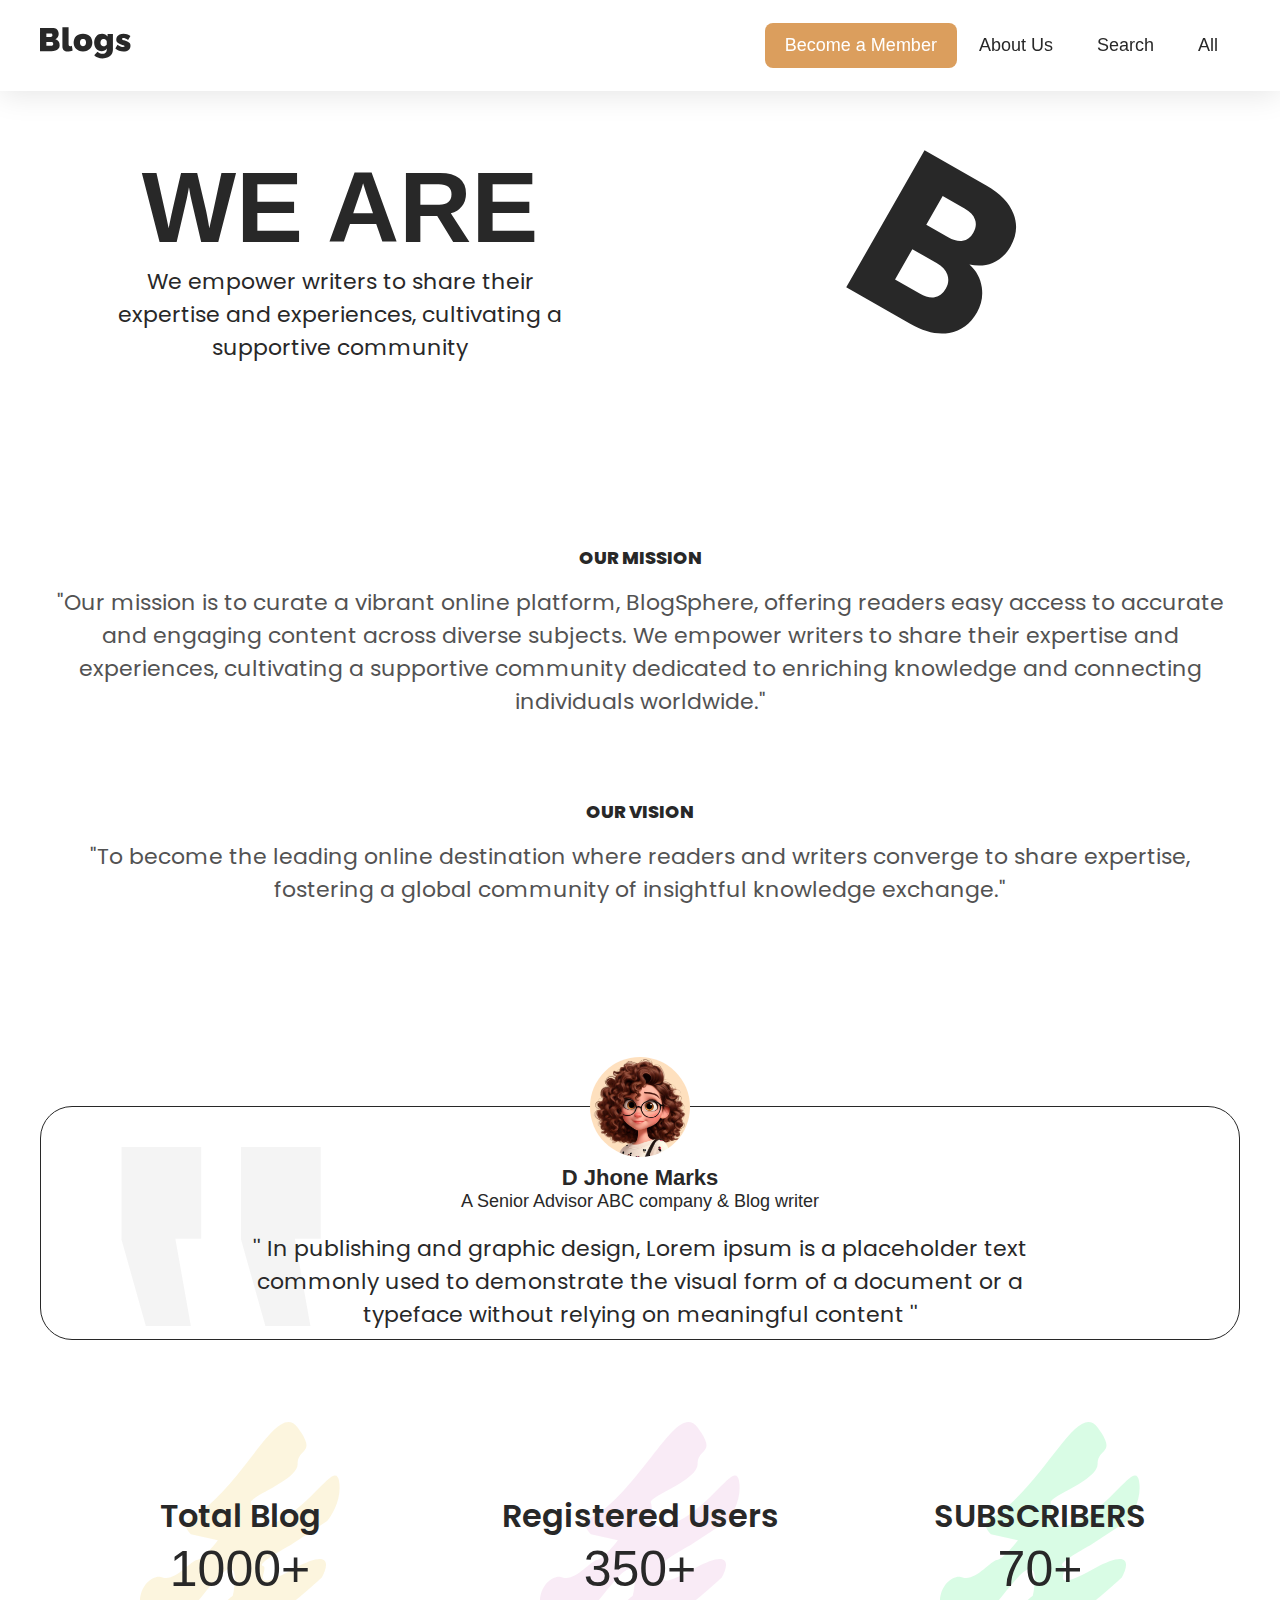
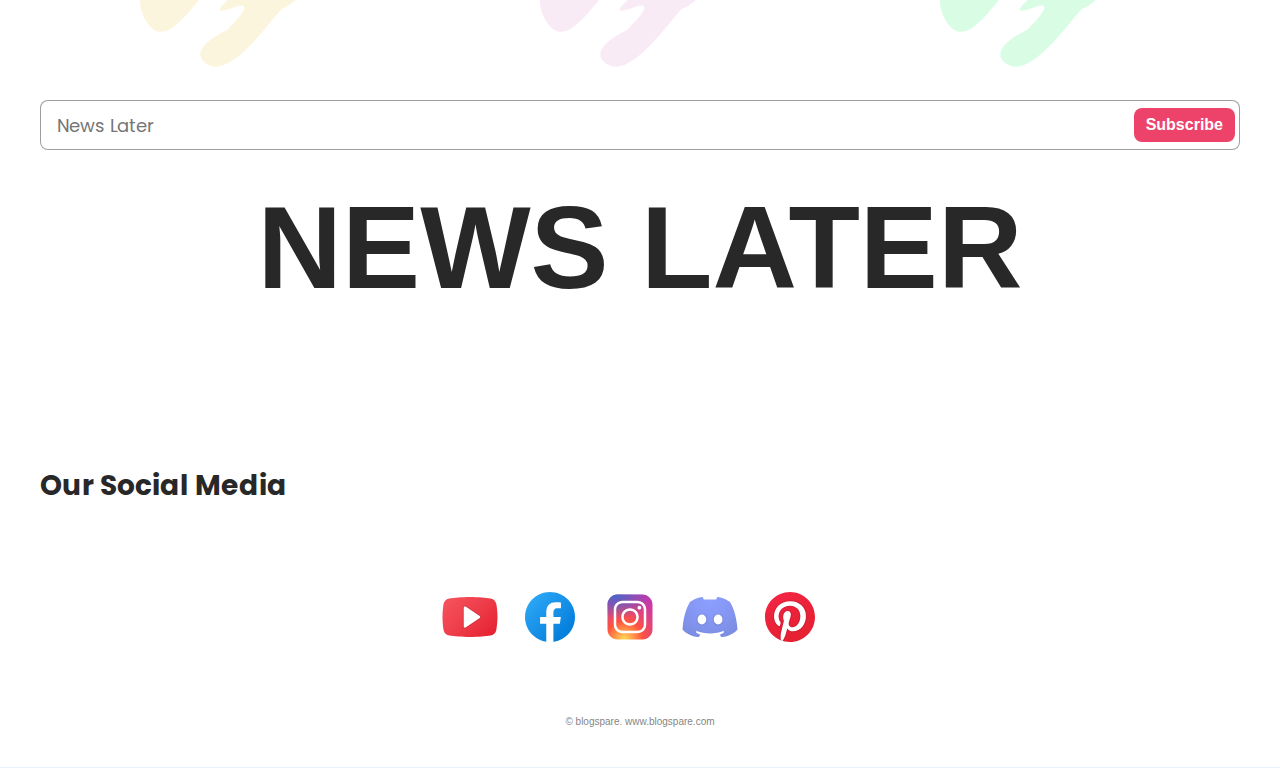
==== commit aa052383: "profile final code" ====
--- a/aboutUs.html
+++ b/aboutUs.html
@@ -28,7 +28,7 @@
                                 <li>
                                     <div class="navMemberBtn">Become a Member</div>
                                 </li>
-                                <li><a href="./" class="navLink">About Us</a></li>
+                                <li><a href="./aboutUs.html" class="navLink">About Us</a></li>
                                 <li><a href="./search.html" class="navLink">Search</a></li>
                                 <li><a href="#" class="navLink">All</a></li>
                             </ul>
--- a/css/main.css
+++ b/css/main.css
@@ -0,0 +1,1391 @@
+@import url('https://fonts.googleapis.com/css2?family=Poppins&display=swap');
+@import url('https://fonts.googleapis.com/css2?family=Poppins:ital,wght@0,100;0,200;0,300;0,400;0,500;0,600;0,700;0,800;0,900;1,100;1,200;1,300;1,400;1,500;1,600;1,700;1,800;1,900&display=swap');
+*{
+    margin: 0;
+    padding: 0;
+    box-sizing: border-box;
+}
+
+a {
+    text-decoration: none;
+}
+
+:root{
+    --fashionColor: #E19CD0;
+    --healthColor: #43EE7C;
+    --foodColor: #F09390;
+    --economyColor: #ED3E67;
+    --techColor: #3BC2F2;
+    --scienceColor: #C84AE0;
+    --travelColor: #9CF0CF;
+    --educationColor: #F1CC59;
+
+    --blogAddsColor: rgba(40, 40, 40, .2);
+    --themeColor: rgba(202, 221, 250, .45);
+
+    --themeColor: #e9e9e9;
+
+    --smallRadius:8px;
+    --bigRadius:32px;
+
+    --mainFont:"Raleway", sans-serif;
+    --bodyFont:"Poppins", sans-serif;
+
+    --heading50:50px;
+    --heading36:36px;
+    --heading28:28px;
+    --heading22:22px;
+
+    --text18:18px;
+    --heading32: 32px;
+
+    
+    --darkMain: #19161F;
+    --darkGray: rgba(255, 255, 255, 0.05);
+    --darkText: #282828;
+    --white: #fff;
+
+    --garyWhite: #D9D9D9;
+    --red: #FE231F;
+
+    --setBlogColumn: calc(100% - 3rem );
+
+}
+
+.container {
+    width: calc(100% - 2rem);
+    max-width: 1200px;
+    margin-inline: auto;
+}
+
+body {
+    overflow-x: hidden;
+}
+
+.subHeading {
+    color: var(--darkText);
+    font-size: var(--heading28);
+    font-family: var(--mainFont);
+    margin-top: 20px;
+    margin-bottom: 50px;
+}
+
+/* blogGrid */
+
+.blogGrid {
+    display: flex;
+    flex-wrap: wrap;
+    flex-direction: row;
+}
+
+.blogColumns {
+    width: calc( var(--setBlogColumn) / 3);
+    margin-inline: 8px;
+    align-self: flex-start;
+}
+
+/* cards */
+
+.fashionCard {
+    background: var(--fashionColor);
+}
+
+.healthCard {
+    background: var(--healthColor);
+}
+
+.educationCard {
+    background: var(--educationColor);
+}
+
+.scienceCard {
+    background: var(--scienceColor);
+}
+
+.foodCard {
+    background: var(--foodColor);
+}
+
+.travelCard {
+    background: var(--travelColor);
+}
+
+.techCard {
+    background: var(--techColor);
+}
+
+.economyCard {
+    background: var(--economyColor);
+}
+
+.blogAdds {
+    background: var(--blogAddsColor);
+    padding-top: 150px;
+    padding-bottom: 80px;
+    text-align: center;
+    color: var(--darkText);
+}
+
+.blogAdds h5 {
+    font-family: var(--mainFont);
+    font-size: var(--heading36);
+}
+
+.blogAdds p {
+    font-family: var(--bodyFont);
+    font-size: var(--text18);
+    margin-top: 10px;
+}
+
+.blogCard img {
+    border-top-left-radius: var(--smallRadius);
+    border-top-right-radius: var(--smallRadius);
+}
+
+
+
+.blogCard {
+    border-radius: var(--smallRadius);
+    margin-bottom: 16px;
+}
+
+.blogCardText {
+    padding: 40px 30px;
+    font-family: var(--mainFont);
+    color: var(--darkText);
+}
+
+.blogCardText h2 {
+    letter-spacing: 1.5%;
+    font-size: var(--heading36);
+}
+
+.blogCardText p {
+    opacity: 50%;
+    margin-top: 20px;
+    font-size: var(--bodyFont);
+}
+
+.blogCardText h4 {
+    font-size: var(--heading22);
+    font-weight: 500;
+    margin-top: 20px;
+}
+
+@media screen and (max-width: 1000px) {
+    .blogColumns {
+        width: calc( (calc(100% - 2rem)) / 2);
+    }
+}
+
+@media screen and (max-width: 680px) {
+    .blogColumns {
+        width: 100%;
+    }
+}
+
+
+/* home big text animation */
+
+.bigAnimationTextBox {
+    overflow: hidden;
+}
+
+.bigAnimationText {
+    font-family: var(--mainFont);
+    font-size: 150px;
+    color: var(--darkText);
+    /* width: 150vw; */
+    text-align: center;
+}
+
+
+
+.categorySilderBox {
+    display: grid;
+    grid-template-columns: repeat(4, 1fr);
+    grid-column-gap: 10px;
+    margin-top: 100px; 
+}
+
+.categoryCard {
+    height: 350px;
+    font-family: var(--mainFont);
+    position: relative;
+    background: var(--garyWhite);
+    border-bottom: 0;
+}
+
+.categorySilderBox > .categoryCard:nth-child(2) {
+    scale: 1.2;
+    z-index: 9;
+    box-shadow: 5px 10px 15px rgba(40, 40, 40, .2);
+    background: var(--healthColor);
+}
+
+.categoryText {
+    font-size: var(--heading32);
+    color: var(--darkText);
+    position: absolute;
+    bottom: 20%;
+    padding-inline: 10%;
+    line-height: 1.5;
+}
+
+.categoryLine {
+    width: 100%;
+    height: 6px;
+    background: var(--healthColor);
+    position: absolute;
+    bottom: 0;
+}
+
+@media screen and (max-width: 1000px) {
+    .categorySilderBox {
+        grid-template-columns: repeat(3, 1fr);
+    }
+}
+
+/* learnContentBox */
+
+.learnContentBox {
+    display: grid;
+    grid-template-columns: repeat(5, 1fr);
+}
+
+.learnContentBox > div:nth-child(1)  {
+    padding-top: 50px;
+    grid-column: span 2;
+}
+
+.learnContentBox > div:nth-child(1) h2,
+.learnContentBox > div:nth-child(1) h3 {
+    font-family: var(--mainFont);
+    color: var(--darkText);
+}
+
+.learnContentBox > div:nth-child(1) h2 {
+    font-size: 120px;
+}
+
+.learnContentBox > div:nth-child(1) h3 {
+    font-size: 60px;
+}
+
+.socialMediaBox {
+    display: flex;
+    margin-top: 40px;
+}
+
+.socialMediaBox > div {
+    margin-right: 20px;
+}
+
+.learnContentBox > div:nth-child(2)  {
+    grid-column: span 3;
+    height: 300px;
+    display: flex;
+    justify-content: space-between;
+    padding-left: 20px;
+    margin-top: 100px;
+}
+
+.infoCard {
+    color: var(--darkText);
+    position: relative;
+    background: #F8DED9;
+    padding: 32px;
+    padding-bottom: 80px;
+    width: 33%;
+    border-radius: var(--smallRadius);
+    border-top-right-radius: 130px;
+    padding-top: 80px;
+}
+
+.infoImg {
+    position: absolute;
+    top: -60px;
+}
+
+.infoImg img {
+    border-radius: 120px;
+}
+
+.infoCard h3 {
+    font-family: var(--mainFont);
+    font-size: var(--heading28);
+}
+
+.infoCard span {
+    font-family: var(--bodyFont);
+    font-size: 14px;
+    font-weight: 100;
+    display: block;
+    margin-top: 70px;
+}
+
+.infoCard p {
+    font-family: var(--bodyFont);
+    font-size: var(--text18);
+}
+
+.infoCard2 {
+    background: #CDC8E6;
+    scale: .8;
+}
+
+.infoCard3 {
+    scale: .7;
+}
+
+footer section {
+    opacity: .5;
+    margin-top: 80px;
+    border-top: .1px solid var(--darkText);
+}
+
+footer p {
+    font-family: var(--mainFont);
+    font-size: 14px;
+    color: var(--darkText);
+    text-align: center;
+    padding-top: 14px;
+    padding-bottom: 14px;
+}
+
+
+/* profileViewPage */
+
+.profileViewPage {
+    display: grid;
+    grid-template-columns: repeat(4, 1fr);
+    font-family: var(--mainFont);
+}
+
+
+
+
+
+
+
+
+
+
+
+
+
+
+
+
+
+
+/* minu - singleBlog */
+
+.singleBlog {
+    margin-top: 140px;
+}
+
+.singleBlog .blogTopic{
+    margin-top: 50px;
+    font-family: var(--mainFont);
+    font-size: clamp(1.563rem, 1.375vw + 1.219rem, 2.25rem);
+    color: #282828;
+    font-weight: 900;
+}
+
+.singleBlog .blogInfoBox{
+    font-family: var(--mainFont);
+    font-size: clamp(0.938rem, -0.125vw + 1.031rem, 1rem);
+    font-weight: 400;
+    color: #282828;
+    opacity: 80%;
+    margin-top: 10px;
+}
+
+.singleBlog .optionBtn{
+    margin-top: 22px;
+    display: flex;
+    justify-content: end;
+}
+
+.singleBlog button{
+    font-size: clamp(0.875rem, 0.75vw + 0.688rem, 1.25rem);
+    font-weight: 500px;
+    cursor: pointer;
+    font-family: var(--mainFont);
+    padding: 10px 25px;
+    padding-left: 66px;
+    border: 0.4px solid rgb(40, 40, 40, .2);
+    border-radius: var(--smallRadius);
+    background: transparent;
+}
+
+.singleBlog  .pdfBtn{
+    font-size: clamp(1rem, 0.25vw + 0.938rem, 1.125rem);
+    background: url(../Resources/pdfIcon.svg) no-repeat 22px center;
+    background-size: 28px;
+    margin-left: 15px;
+}
+
+.singleBlog .favBtn{
+    font-size: clamp(1rem, 0.25vw + 0.938rem, 1.125rem);
+    display: flex;
+    align-items: center;
+    padding-left: 24px;
+    justify-content: space-between;
+}
+
+.favBtn span{
+    margin-left: 15px;
+}
+
+.singleBlog .blogImgBox{
+    margin-top: 70px;
+    display: flex;
+   justify-content: center;
+}
+
+.singleBlog > .blogImgBox > img{
+    border-radius: 32px;
+}
+
+.blogContent{
+    margin-top: 80px;
+    width: 90%;
+    margin-inline: auto;
+}
+
+.blogContent p{
+    font-family: var(--bodyFont);
+    font-size: 1.125rem;
+    font-size: clamp(1.125rem, 1rem + 0.5vw, 1.375rem);
+    color: #282828;
+    opacity: .9;
+    line-height: 1.8;
+    font-weight: 300;
+    text-align: justify;
+}
+
+.otherContent {
+    display: grid;
+    grid-template-columns: repeat(2, 1fr);
+    column-gap: 60px;
+}
+
+.singleBlog > .imgSection{
+    margin-top: 60px;
+    width: fit-content;
+    margin-inline: auto;
+}
+
+.imgSection img{
+    border-radius: 32px;
+}
+
+.singleBlog .blogEndRow{
+    font-family: var(--mainFont);
+    display: flex;
+    justify-content: space-between;
+    margin-top: 100px;
+}
+
+.blogEndRow .shareLink{
+    display: flex;
+    align-items: center;
+    color: var(--darkText);
+}
+
+.singleBlog .feedbackSection > h3{
+    font-family: var(--mainFont);
+    font-size: var(--heading22);
+    font-weight: 100;
+    color: #282828;
+    margin-top: 60px;
+    text-align: center;
+}
+
+
+.singleBlog .boxLineDiv{
+    width: 350px;
+    border-bottom: 0.4px solid rgba(40, 40, 40, 30%);
+    margin-inline: auto;
+    margin-top: 10px;
+
+}
+
+.singleBlog .feedbackImg{
+    margin-top: 25px;
+    display: flex;
+    flex-wrap: wrap;
+    width: fit-content;
+    margin-inline: auto;
+    margin-bottom: 20px;
+}
+
+.singleBlog .feedbackImg div{
+    margin-inline: 5px;
+    cursor: pointer;
+    animation: all ease-in-out 300ms;
+}
+
+.singleBlog .feedbackImg div:hover {
+    scale: 1.1;
+}
+
+@media screen and (max-width: 800px) {
+    .blogContent {
+        width: 95%;
+    }
+
+    .otherContent {
+        grid-template-columns: 1fr;
+        row-gap: 32px;
+    }
+}
+
+@media screen and (max-width: 570px) {
+    .blogEndRow {
+        display: flex;
+        flex-direction: column;
+    }
+
+    .shareLink {
+        margin-top: 20px;
+    }
+}
+
+@media screen and (max-width: 450px) {
+    .feedbackImg img {
+        width: 32px;
+        height: 32px;
+    }
+}
+
+
+/* comment box */
+
+.commentSection {
+    margin-top: 100px;
+}
+
+.commentHeader {
+    display: flex;
+    justify-content: space-between;
+    margin-bottom: 2.4rem;
+    font-family: var(--mainFont);
+}
+
+.commentHeader h1 {
+    font-size: 1.6rem;
+    color: hsl(224, 21%, 14%);
+}
+
+.commentBox {
+    font-family: var(--bodyFont);
+}
+
+.notification {
+    padding: 0.001rem .6rem;
+    margin-left: 0.4rem;
+    border-radius: 0.3rem;
+    background-color: hsl(219, 85%, 26%);
+    color: hsl(0, 0%, 100%);
+}
+
+.commentHeader h2 {
+    font-weight: 500;
+    font-size: 1.4rem;
+    color: hsl(219, 12%, 42%);
+}
+
+.msg-box {
+    display: flex;
+    padding: 1rem 1.5rem;
+    background-color: hsl(210, 60%, 98%);
+    margin-bottom: 0.6rem;
+    position: relative;
+}
+
+.msg-box>div + div {
+    margin-left: 1.2rem;
+}
+
+.msg-box img {
+    height: 3rem;
+}
+
+.chess-img {
+    position: absolute;
+    right: 2rem;
+    align-items: center;
+}
+
+.msg-box div h3 {
+    font-size: 1rem;
+    font-weight: 500;
+    color: hsl(219, 12%, 42%);
+    margin-bottom: 0.2rem;
+    display: flex;
+    align-items: center;
+}
+
+.msg-box div h3 span {
+    font-weight: 800;
+}
+
+.msg-box>div>h3>span + span {
+    margin-left: 0.6rem;
+}
+
+.msg-box span {
+    color: hsl(219, 12%, 42%);
+}
+
+.msg-box div h3 span:nth-child(1) {
+    color: hsl(224, 21%, 14%);
+}
+
+.commentBox p {
+    font-size: 1.05rem;
+    color: hsl(219, 12%, 42%);
+    margin: 0.8rem 1.5rem 2rem 6rem;
+    padding: 1.2rem;
+    border: 1px solid hsl(205, 33%, 90%);
+}
+
+.commentBox span.club {
+    color: hsl(219, 85%, 26%);
+}
+
+.hiden {
+    display: none;
+    transition: all 250ms ease-in-out;
+}
+
+.dot {
+    width: 8px;
+    height: 8px;
+    border-radius: 8px;
+    background-color: hsl(1, 90%, 64%);
+    margin-left: 0.7rem;
+}
+
+.name {
+    margin-right: 0.6rem;
+}
+
+.name:hover,
+.commentBox h3>span:hover,
+.commentBox >h2:hover,
+.commentBox p:hover {
+    cursor: pointer;
+    color: hsl(219, 85%, 26%) !important;
+    transition: color ease-in;
+    transition-duration: 100ms;
+}
+
+.commentBox p:hover {
+    background-color: hsl(205, 33%, 90%);
+    transition: background-color ease-in;
+    transition-duration: 200ms;
+}
+
+.msg-box>div+div>span {
+    display: block !important;
+}
+
+@media screen and (max-width: 928px) {
+    .msg-box>div+div>* , .dot{
+        display: inline-block;
+    }
+}
+
+@media screen and (max-width: 450px) {
+    .container {
+        padding: 1.8rem 1.3rem;
+    }
+
+    .commentBox p {
+        margin-left: 2rem;
+        margin-right: 1rem;
+    }
+
+}
+
+@media screen and (max-width: 500px) {
+    .commentBox >h1 {
+        font-size: 1.2rem;
+    }
+
+    .commentBox >h2 {
+        font-size: 1rem;
+    }
+}
+
+@media screen and (max-width: 600px) {
+    .chess-img {
+        display: none !important;
+    }
+}
+
+
+
+.profileViewPage > div {
+    /* border: 1px solid black; */
+}
+
+.profileOptionBox {
+    
+}
+
+.optBox {
+    width: 100%;
+    height: fit-content;
+    padding: 16px ;
+    cursor: pointer;
+    transition: all ease-in-out 300ms;
+}
+
+.optBox:hover {
+    background: var(--themeColor);
+}
+
+.optBox h5 {
+    font-size: 1rem;
+    font-size: clamp(1rem, 0.9375rem + 0.25vw, 1.125rem);
+    color: var(--darkText);
+}
+
+/* .userImgBox {
+    height: 300px;
+} */
+
+.userInfoBox {
+    background: var(--themeColor);
+
+}
+
+.userName {
+    margin-top: 16px;
+}
+
+.userName a{
+    color: var(--darkText);
+    padding-left: 22px;
+}
+
+.bio {
+    padding: 22px;
+}
+
+.bio h5 {
+    font-size: 18px;
+}
+
+.bio p {
+    line-height: 1.5;
+    color: var(--darkText);
+    opacity: .7;
+    margin-top: 12px;
+}
+
+.userContent {
+    grid-column: span 2;
+    padding: 42px 22px;
+    color: var(--darkText);
+}
+
+.userContent h4 {
+    font-size: 1.75rem;
+font-size: clamp(1.75rem, 1.5rem + 1vw, 2.25rem);
+}
+
+.userCatBox {
+    display: flex;
+    flex-wrap: wrap;
+    margin-top: 22px;
+}
+
+.userCat {
+    padding: 10px 18px;
+    background: var(--themeColor);
+    border-radius: var(--smallRadius);
+    margin-inline: 5px;
+    font-size: 16px;
+}
+
+.profileSlider {
+    width: 100%;
+    height: 350px;
+    background: var(--garyWhite);
+    border-radius: var(--smallRadius);
+    margin-top: 22px;
+}
+
+@media screen and (max-width: 1100px) {
+    .profileOptionBox {
+        position: absolute;
+        display: none;
+    }
+
+    .profileViewPage {
+        grid-template-columns: repeat(3, 1fr);
+    }
+}
+
+@media screen and (max-width: 700px) {
+    .profileViewPage {
+        grid-template-columns: 1fr;
+    }
+
+    .userImgBox {
+        width: 150px;
+        height: 150px;
+        margin-top: 180px;
+        position: absolute;
+        left: 50%;
+        transform: translateX(-50%);
+        top: 0;
+    }
+
+    .userInfoBox {
+        padding-top: 180px;
+    }
+
+    .userName {
+        text-align: center;
+    }
+
+    .userImgBox > img {
+        border-radius: 150px;
+    }
+
+
+   
+}
+
+/* blogSearchBox */
+
+.blogSearchBox {
+    position: relative;
+    width: 100%;
+    height: fit-content;
+    
+}
+
+.blogSearch {
+    width: 100%;
+    height: 32px;
+    border: none;
+    outline: none;
+    padding: 24px 20px 24px 8% ;
+    font-family: var(--mainFont);
+    font-size: var(--text18);
+    border-radius: 8px;
+    background:  url(../icon/search.svg) no-repeat 2% center , rgba(40, 40, 40, 0.05);
+    background-size: 22px;
+
+}
+
+.blogDisplayChange {
+    font-family: var(--mainFont);
+    font-size: 16px;
+    color: var(--darkText);
+    letter-spacing: 1.5;
+
+    display: flex;
+    justify-content: end;
+    margin-top: 20px;
+}
+
+.blogDisplayChange > div {
+    display: flex;
+    align-items: center;
+}
+
+.blogDisplayChange > div > div {
+    margin-inline: 15px;
+    border-radius: var(--smallRadius);
+}
+
+.blogGrid {
+    overflow: hidden;
+    mask-image: linear-gradient(
+        to top,
+        transparent,
+        #000 15% 100%,
+        transparent
+    );
+}
+
+.blogGrid ,
+.blogList {
+    padding: 8px;
+    cursor: pointer;
+    display: flex;
+    justify-content: center;
+    align-items: center;
+    transition: all ease-in-out 300ms;
+}
+
+.blogDisplayChange .blogGrid:hover,
+.blogList:hover {
+    background: #e9e9e9;
+}
+
+.blogResult {
+    font-size: 14px;
+    font-family: var(--mainFont);
+    margin-top: 30px;
+    letter-spacing: 1.5;
+}
+
+.blogResult span {
+    font-weight: 600;
+}
+
+.searchFilterBox {
+    display: flex;
+    margin-top: 20px;
+}
+
+.searchFilter {
+    margin-right: 20px;
+    font-family: var(--mainFont);
+    display: flex;
+    align-items: center;
+    width: fit-content;
+    padding: 10px 16px;
+    border: .4px solid #2828280d;
+    background: rgba(40, 40, 40, 20%);
+    border-radius: var(--smallRadius);
+}
+
+.searchFilter span {
+    margin-left: 15px;
+    font-size: var(--text18);
+    font-weight: 600;
+}
+
+.filterCount {
+    font-family: var(--mainFont);
+    font-weight: 600;
+    font-size: 16px;
+    padding: 8px;
+    background: var(--darkText);
+    width: 30px;
+    height: 30px;
+    color: #fff;
+    border-radius: var(--smallRadius);
+    display: flex;
+    justify-content: center;
+    align-items: center;
+    margin-left: 12px;
+}
+
+.closeFilter {
+    width: 32px;
+    height: 32px;
+    display: flex;
+    justify-content: center;
+    align-items: center;
+    padding: 5px;
+    margin-left: 20px;
+    cursor: pointer;
+    border-radius: 32px;
+    transition: all ease-in-out 300ms;
+}
+
+.closeFilter:hover {
+    background: var(--themeColor);
+}
+
+.searchResult {
+    margin-top: 80px;
+}
+
+.searchResult .blogColumns {
+    align-self: flex-start;
+}
+
+@media screen and (max-width: 750px) {
+    .searchFilterBox {
+        flex-wrap: wrap;
+    }
+
+    .searchFilter {
+        margin-top: 12px;
+    }
+
+    .searchFilter span  {
+        font-size: 14px;
+    }
+
+    .filterCount {
+        font-size: 12px;
+    }
+
+    .closeFilter {
+        width: 26px;
+        height: 26px;
+    }
+
+    .blogSearch{
+        padding-left: 14%;
+    }
+}
+
+
+/* my blog section */
+/* 
+.myBlogFilterBox {
+    display: flex;
+}
+
+.myBlogGrid {
+    margin-top: 32px;
+    width: 100%;
+    display: flex;
+ flex-wrap: wrap; 
+} 
+
+.myBlogGrid .blogCard {
+    width: 100%;
+} 
+.myBlogGrid h2 {
+    font-size: 22px;
+}
+
+.myBlogGrid h4 {
+    font-size: 12px;
+}
+
+@media screen and (min-width: 1000px) {
+    .blogColumns {
+        width: 48%;
+    }
+} 
+
+@media screen and (max-width: 500px) {
+
+    .myBlogGrid {
+        flex-wrap: wrap;
+    }
+    .blogColumns {
+        width: 100%;
+    }
+} 
+
+/* nav bar */
+
+
+
+.navMemberBtn {
+    padding: 12px 20px;
+    background: var(--garyWhite);
+    border-radius: var(--smallRadius);
+    font-family: var(--mainFont);
+    font-size: var(--text18);
+    background: #db9e5d;
+    color: var(--white);
+    font-weight: 400;
+    width: fit-content;
+  cursor: pointer;
+
+}
+
+.navBar a {
+    text-decoration: none;
+    color: var(--darkText);
+    font-size: var(--text18);
+    font-family: var(--mainFont);
+    transition: all ease-in-out 300ms;
+    font-weight: 500;
+}
+
+.navBar a:hover {
+    text-decoration: underline;
+}
+
+.navLinks {
+    margin-inline: 25px;
+    font-family: var(--mainFont);
+    font-size: var(--text18);
+}
+
+.heroContent {
+    display: grid;
+    grid-template-columns: repeat(2, 1fr);
+    margin-top: 60px;
+    position: relative;
+}
+
+.heroText {
+    color: var(--darkText);
+    display: flex;
+    align-items: center;
+    padding-left: 15%;
+}
+
+
+.heroText h1 {
+    font-family: var(--mainFont);
+    font-size: var(--heading50);
+}
+
+.heroText p {
+    font-family: var(--bodyFont);
+    font-size: var(--text18);
+    margin-top: 32px;
+    font-weight: 300;
+}
+
+.heroBtnBox {
+    display: flex;
+    flex-wrap: wrap;
+    margin-top: 22px;
+}
+
+.heroImgBox {
+    display: flex;
+    margin-inline: auto;
+    align-items: center;
+}
+
+.heroBtn {
+    padding: 8px 22px;
+    font-size: var(--text18);
+    font-family: var(--mainFont);
+    color: var(--darkText);
+    border-radius: var(--smallRadius);
+    border: .4px solid rgba(40, 40, 40, 20%);
+    cursor: pointer;
+    transition: all ease-in-out 300ms;
+    margin-right: 22px;
+}
+
+.heroBtn:nth-child(2) {
+    padding-left: 6%;
+    color: var(--white);
+    background: var(--darkMain)  url(../icon/plus.svg) 5% center no-repeat;
+
+}
+
+.heroColumns {
+    max-width: 120px;
+    margin-inline: 9px;
+}
+
+.heroColumns img {
+    width: 100%;
+}
+
+.lightBlueDot {
+    position: absolute;
+    width: 88px;
+    height: 88px;
+    background: #98F5D0;
+    border-radius: 88px;
+    top: 10%;
+    left: 30%;
+}
+
+.blueDot {
+    position: absolute;
+    background: #3BC2F2;
+    background-size: cover;
+    width: 130px;
+    height: 130px;
+    border-radius: 130px;
+    left: 0;
+    bottom: 15%;
+    
+    /* position: relative; */
+}
+
+
+
+.pinkDot {
+    width: 50px;
+    height: 50px;
+    border-radius: 50px;
+    position: absolute;
+    background: #ED3E67;
+    bottom: 20%;
+    left: 40%;
+}
+
+.yellowDot {
+    position: absolute;
+    width: 28px;
+    height: 28px;
+    border-radius: 28px;
+    background: #F2D169;
+    bottom: 12%;
+    left: 55%;
+}
+
+@media screen and (max-width: 1000px) {
+    .heroContent {
+        grid-template-columns: 1fr;
+    }
+
+    .heroText {
+        padding-top: 120px;
+        padding-bottom: 120px;
+        padding-left: 5%;
+        order: 2;
+    }
+
+    .heroText p {
+        padding-right: 30%;
+    }
+
+    .heroImgBox {
+        order: 1;
+    }
+
+    .lightBlueDot {
+        top: 5%;
+        left: 10%;
+    }
+
+    .blueDot {
+        top: 90%;
+        left: auto;
+        right: 5%;
+    }
+
+.pinkDot {
+    top: 60%;
+    left: 25%;
+}
+
+@media screen and (max-width: 450px) {
+
+    .mobileHiddenColumn {
+        display: none;
+    }
+
+    .heroText {
+        padding-bottom: 20px;
+    }
+
+    .pinkDot {
+        top: 55%;
+        left: 5%;
+    }
+
+    .blueDot {
+        top: 98%;
+        left: 90%;
+    }
+
+    .yellowDot {
+        left: 95%;
+    }
+
+    .heroText {
+        padding-top: 80px;
+    }
+
+    .heroBtn:nth-child(2) {
+        padding-left: 12%;
+        margin-top: 12px;
+    }
+
+    .heroBtnBox {
+        align-items: center;
+    }
+}
+
+.menuIcon {
+    position: absolute;
+    z-index: 99;
+    top: 50%;
+   right: 0;
+}
+
+}
+
+.loadMore {
+    font-family: var(--mainFont);
+    text-align: center;
+    color: var(--darkText);
+    text-decoration: underline;
+}
+
+.footerBox {
+    width: 100%;
+    border-bottom: .4px solid rgba(202, 221, 250, .85);
+    font-family: var(--mainFont);
+    opacity: .5;
+    text-align: center;
+    font-size: 10px;
+    padding-top: 15px;
+    padding-bottom: 40px;
+}
+
+
+/* listBlog */
+
+.listBlog {
+    
+}
+
+.listBlog .blogCard {
+    width: 100%;
+    /* height: 200px; */
+    display: flex;
+    height: 220px;
+    margin-top: 22px;
+}
+
+.listBlog .blogCard > div:nth-child(1) {
+    margin-bottom: 0;
+    padding: 0;
+}
+
+/* .blogImgBox {
+    position: relative;
+    height: 220px;
+} */
+
+.listImgBox {
+    width: 300px;
+    height: 220px;
+    overflow: hidden;
+}
+
+.listBlog img {
+    width: max-content;
+    height: 100%;
+    border: none;
+    outline: none;
+    padding: 0;
+    margin: 0;
+    width: auto;
+    border-radius: var(--smallRadius) 0 0 var(--smallRadius);
+
+}
+
+.blogCard .blogCardText {
+
+}
+
+@media screen and (max-width: 800px) {
+
+    .listImgBox {
+        display: none;
+    }
+    .listImgBox img{
+        display: none;
+
+    }
+}
+
+@media screen and (max-width: 460px) {
+    .listBlog .blogCard {
+        height: fit-content;
+    }
+}